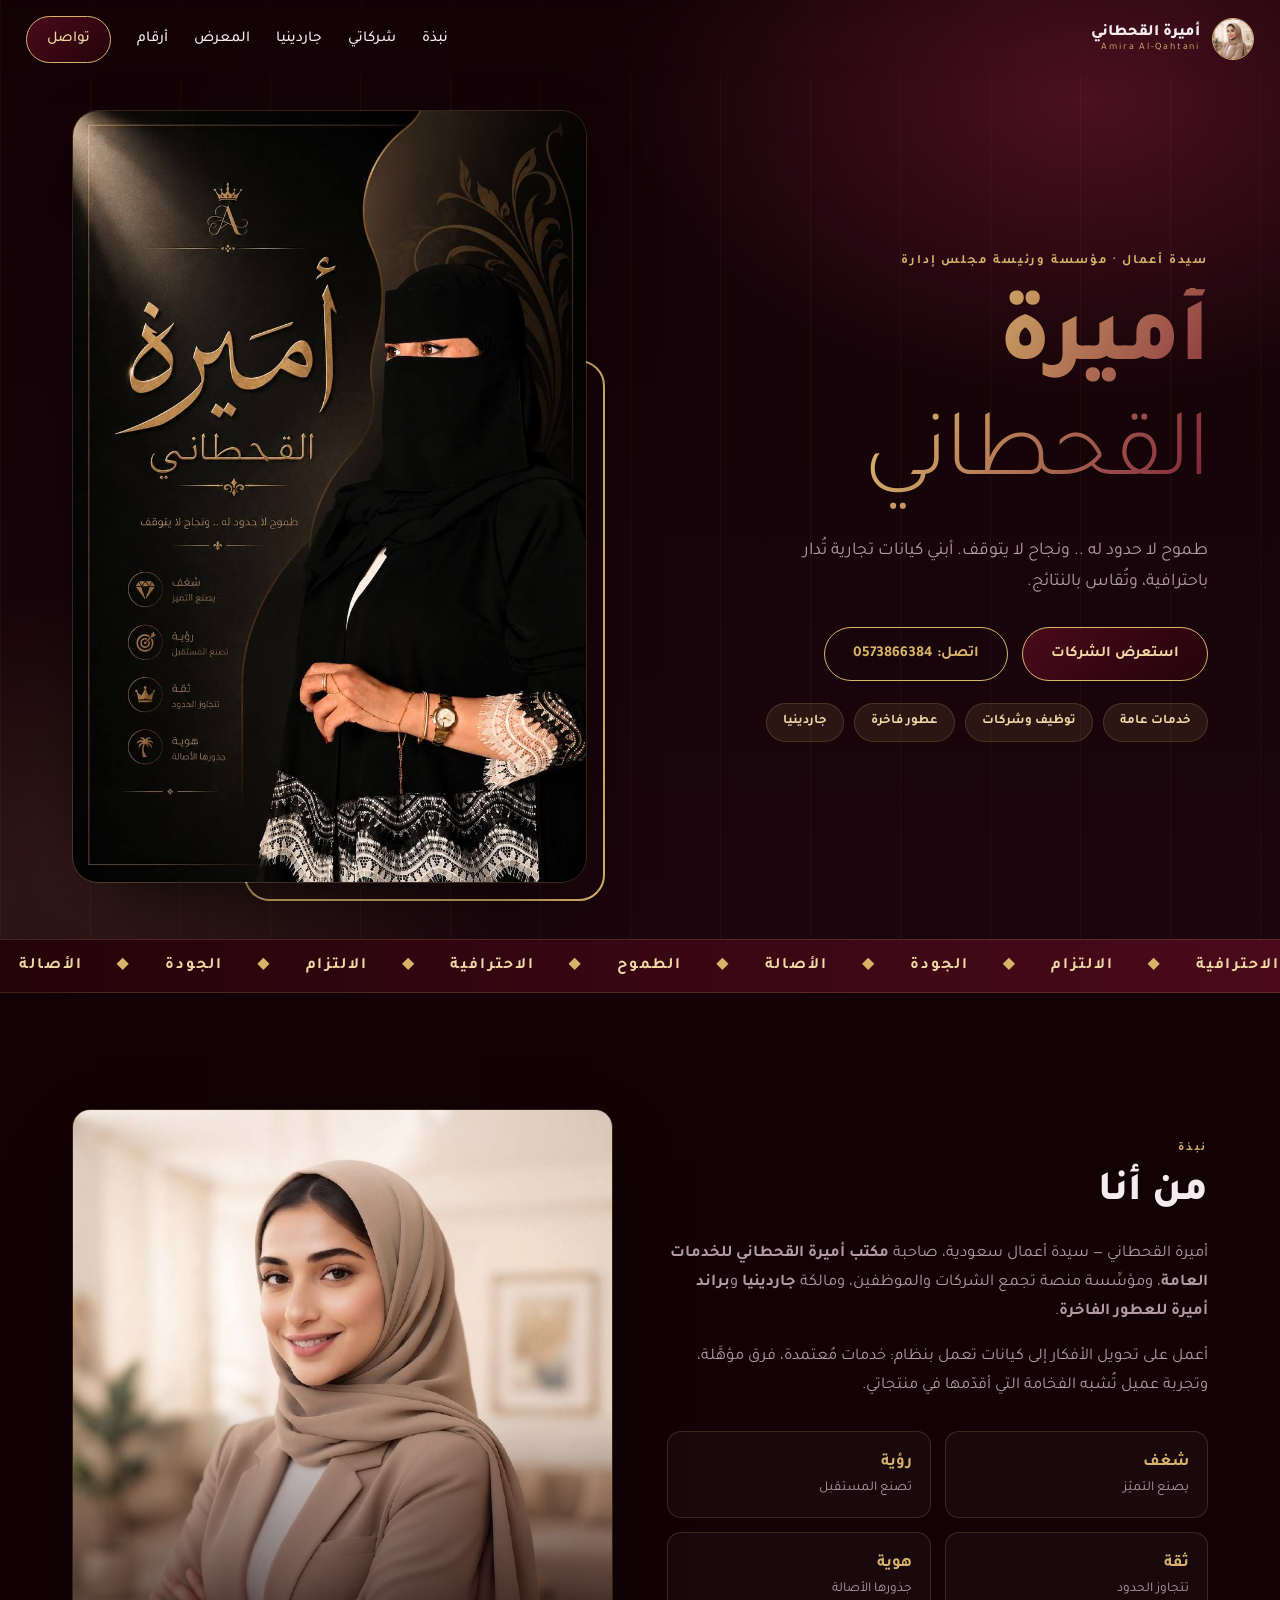
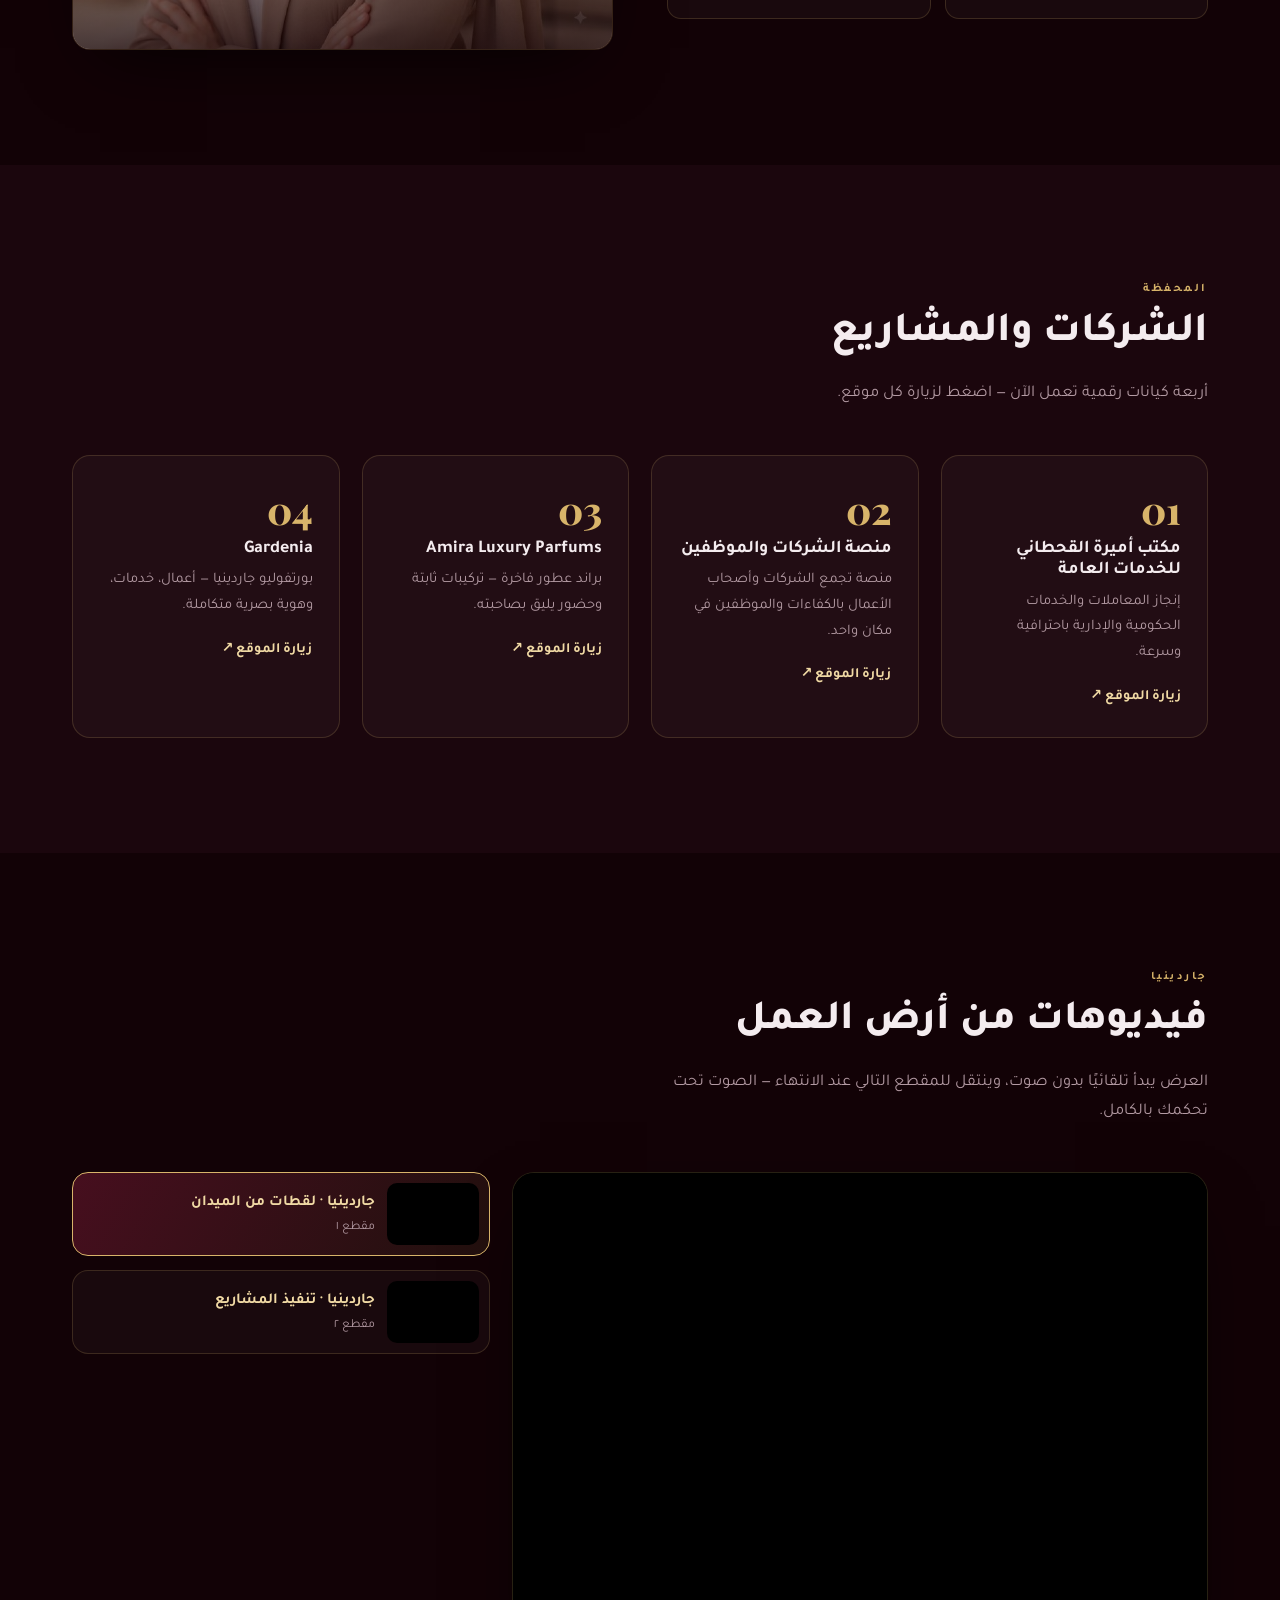
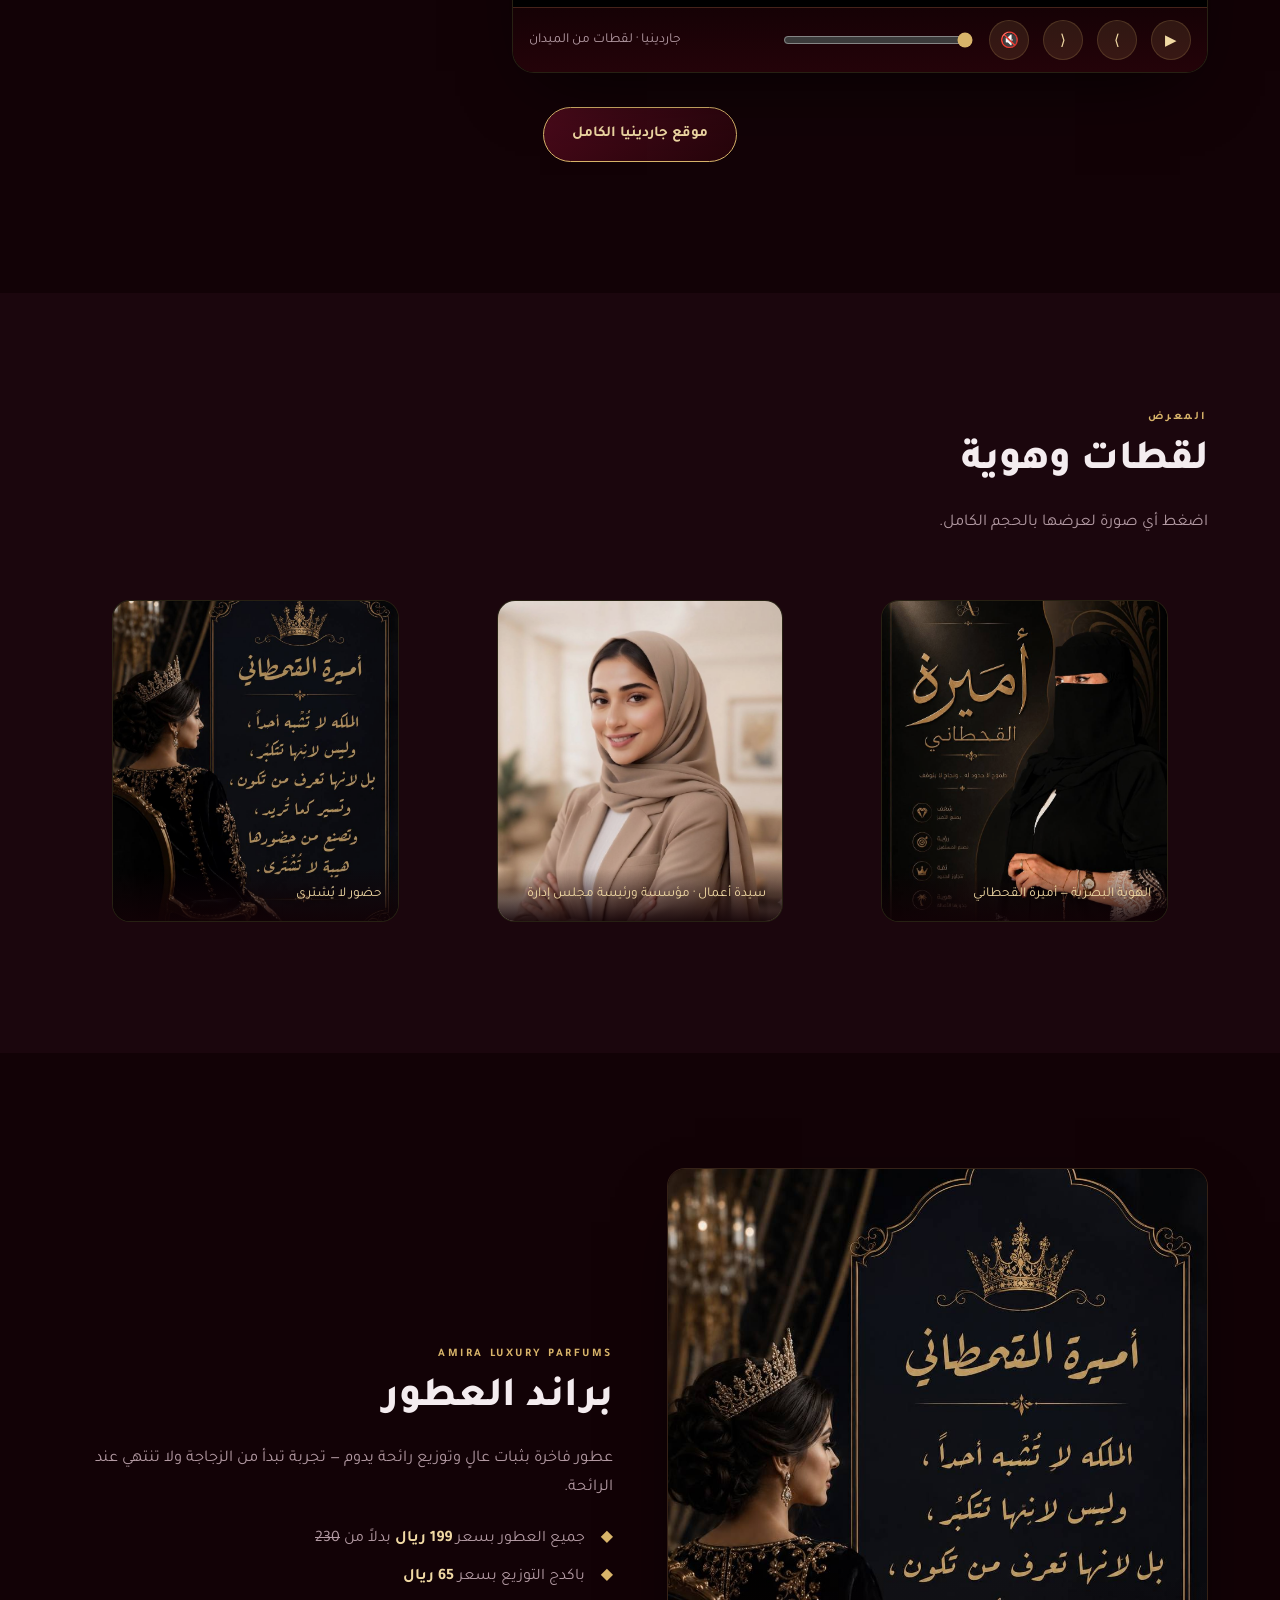
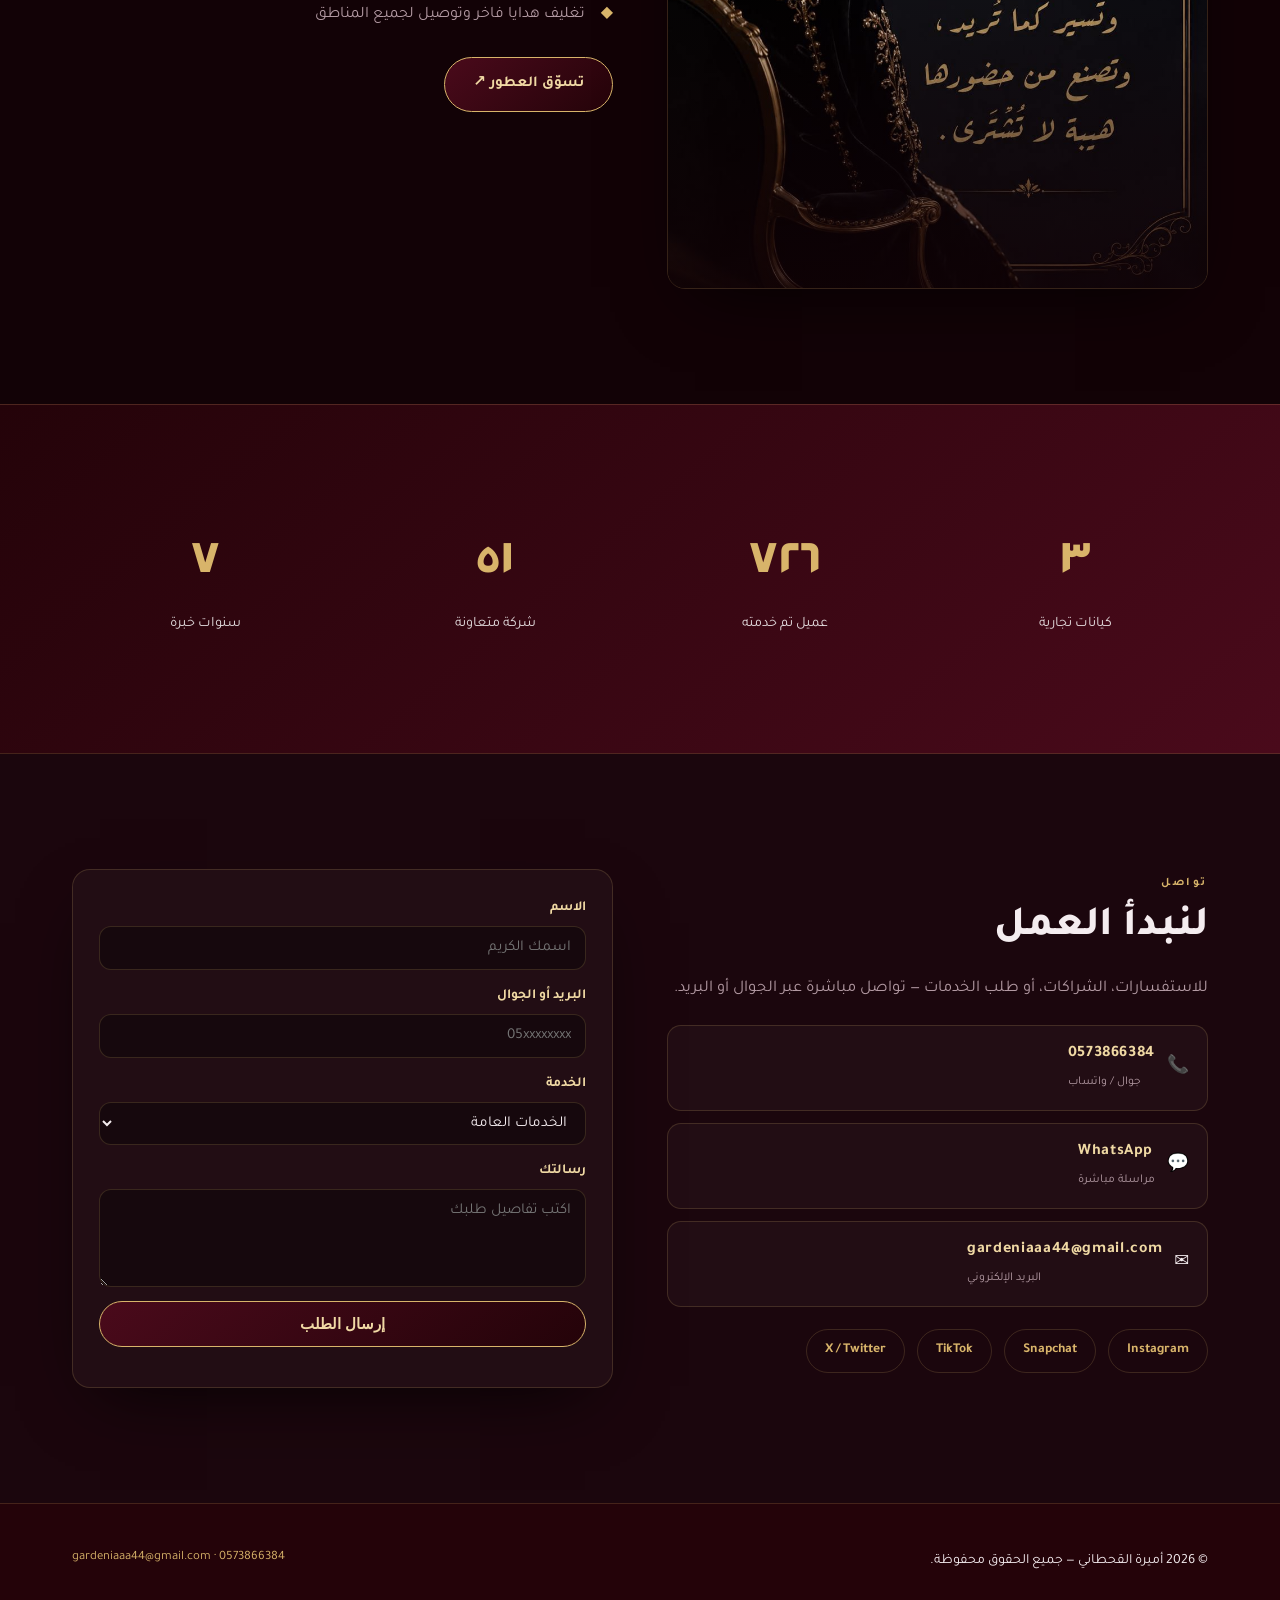
==== index.html @ 4178ee93 "Add files via upload" ====
<!DOCTYPE html>
<html lang="ar" dir="rtl">
<head>
<meta charset="UTF-8" />
<meta name="viewport" content="width=device-width, initial-scale=1.0" />
<title>أميرة القحطاني | سيدة أعمال — البورتفوليو الرسمي</title>
<meta name="description" content="البورتفوليو الرسمي لسيدة الأعمال أميرة القحطاني: مكتب أميرة القحطاني للخدمات العامة، جاردينيا، وبراند أميرة للعطور الفاخرة." />
<meta property="og:title" content="أميرة القحطاني | سيدة أعمال — البورتفوليو الرسمي" />
<meta property="og:description" content="مشاريع وشركات أميرة القحطاني في مكان واحد: خدمات عامة، توظيف وشركات، عطور فاخرة، وجاردينيا." />
<meta property="og:type" content="website" />
<meta name="twitter:card" content="summary_large_image" />
<link rel="preconnect" href="https://fonts.googleapis.com" />
<link rel="preconnect" href="https://fonts.gstatic.com" crossorigin />
<link href="https://fonts.googleapis.com/css2?family=Playfair+Display:wght@600;800&family=Tajawal:wght@300;400;500;700;800&display=swap" rel="stylesheet" />
<link rel="stylesheet" href="style.css" />
</head>
<body>

<div class="progress" id="progress"></div>

<header class="nav" id="nav">
  <a class="brand" href="#hero">
    <img src="assets/amira-about.jpg" alt="أميرة القحطاني" />
    <span class="brand-text">أميرة القحطاني<small>Amira Al-Qahtani</small></span>
  </a>
  <nav class="nav-links" id="navLinks">
    <a href="#about">نبذة</a>
    <a href="#ventures">شركاتي</a>
    <a href="#gardenia">جاردينيا</a>
    <a href="#gallery">المعرض</a>
    <a href="#numbers">أرقام</a>
    <a href="#contact" class="nav-cta">تواصل</a>
  </nav>
  <button class="burger" id="burger" aria-label="القائمة"><span></span><span></span><span></span></button>
</header>

<!-- HERO -->
<section class="hero" id="hero">
  <div class="hero-bg"></div>
  <div class="hero-inner">
    <div class="hero-copy reveal">
      <p class="eyebrow">سيدة أعمال · مؤسسة ورئيسة مجلس إدارة</p>
      <h1 class="display">أميرة<br /><span class="thin">القحطاني</span></h1>
      <p class="lead">طموح لا حدود له .. ونجاح لا يتوقف. أبني كيانات تجارية تُدار باحترافية، وتُقاس بالنتائج.</p>
      <div class="hero-actions">
        <a href="#ventures" class="btn btn-primary">استعرض الشركات</a>
        <a href="tel:0573866384" class="btn btn-ghost">اتصل: 0573866384</a>
      </div>
      <ul class="pill-row">
        <li>خدمات عامة</li><li>توظيف وشركات</li><li>عطور فاخرة</li><li>جاردينيا</li>
      </ul>
    </div>
    <figure class="hero-figure reveal">
      <img src="assets/amira-hero.jpg" alt="أميرة القحطاني - سيدة أعمال" />
      <div class="figure-glow"></div>
    </figure>
  </div>
  <div class="marquee"><div class="marquee-track">
    <span>الاحترافية</span><i>◆</i><span>الالتزام</span><i>◆</i><span>الجودة</span><i>◆</i><span>الأصالة</span><i>◆</i><span>الطموح</span><i>◆</i>
    <span>الاحترافية</span><i>◆</i><span>الالتزام</span><i>◆</i><span>الجودة</span><i>◆</i><span>الأصالة</span><i>◆</i><span>الطموح</span><i>◆</i>
  </div></div>
</section>

<!-- ABOUT -->
<section class="section" id="about">
  <div class="wrap grid-2">
    <div class="reveal">
      <p class="kicker">نبذة</p>
      <h2>من أنا</h2>
      <p class="body">أميرة القحطاني — سيدة أعمال سعودية، صاحبة <strong>مكتب أميرة القحطاني للخدمات العامة</strong>، ومؤسِّسة منصة تجمع الشركات والموظفين، ومالكة <strong>جاردينيا</strong> و<strong>براند أميرة للعطور الفاخرة</strong>.</p>
      <p class="body">أعمل على تحويل الأفكار إلى كيانات تعمل بنظام: خدمات مُعتمدة، فرق مؤهَّلة، وتجربة عميل تُشبه الفخامة التي أقدّمها في منتجاتي.</p>
      <div class="values">
        <div class="value reveal"><b>شغف</b><span>يصنع التميّز</span></div>
        <div class="value reveal"><b>رؤية</b><span>تصنع المستقبل</span></div>
        <div class="value reveal"><b>ثقة</b><span>تتجاوز الحدود</span></div>
        <div class="value reveal"><b>هوية</b><span>جذورها الأصالة</span></div>
      </div>
    </div>
    <figure class="frame reveal zoom"><img src="assets/amira-about.jpg" alt="أميرة القحطاني" /></figure>
  </div>
</section>

<!-- VENTURES -->
<section class="section alt" id="ventures">
  <div class="wrap">
    <div class="head reveal">
      <p class="kicker">المحفظة</p>
      <h2>الشركات والمشاريع</h2>
      <p class="body">أربعة كيانات رقمية تعمل الآن — اضغط لزيارة كل موقع.</p>
    </div>
    <div class="cards">
      <a class="card reveal" href="https://aa-codes275.github.io/your-_Services/" target="_blank" rel="noopener">
        <span class="card-no">01</span>
        <h3>مكتب أميرة القحطاني للخدمات العامة</h3>
        <p>إنجاز المعاملات والخدمات الحكومية والإدارية باحترافية وسرعة.</p>
        <span class="card-link">زيارة الموقع ↗</span>
      </a>
      <a class="card reveal" href="https://amira-al-qahtani.vercel.app/" target="_blank" rel="noopener">
        <span class="card-no">02</span>
        <h3>منصة الشركات والموظفين</h3>
        <p>منصة تجمع الشركات وأصحاب الأعمال بالكفاءات والموظفين في مكان واحد.</p>
        <span class="card-link">زيارة الموقع ↗</span>
      </a>
      <a class="card reveal" href="https://aa-codes275.github.io/Amira_-luxury-_parfums/" target="_blank" rel="noopener">
        <span class="card-no">03</span>
        <h3>Amira Luxury Parfums</h3>
        <p>براند عطور فاخرة — تركيبات ثابتة وحضور يليق بصاحبته.</p>
        <span class="card-link">زيارة الموقع ↗</span>
      </a>
      <a class="card reveal" href="https://aa-codes275.github.io/gardenia_portfolio/" target="_blank" rel="noopener">
        <span class="card-no">04</span>
        <h3>Gardenia</h3>
        <p>بورتفوليو جاردينيا — أعمال، خدمات، وهوية بصرية متكاملة.</p>
        <span class="card-link">زيارة الموقع ↗</span>
      </a>
    </div>
  </div>
</section>

<!-- GARDENIA -->
<section class="section" id="gardenia">
  <div class="wrap">
    <div class="head reveal">
      <p class="kicker">جاردينيا</p>
      <h2>فيديوهات من أرض العمل</h2>
      <p class="body">العرض يبدأ تلقائيًا بدون صوت، وينتقل للمقطع التالي عند الانتهاء — الصوت تحت تحكمك بالكامل.</p>
    </div>

    <div class="player reveal">
      <div class="stage">
        <video id="stageVideo" src="assets/gardenia-1.mp4" autoplay muted playsinline preload="metadata"></video>
        <div class="stage-bar">
          <button class="icon-btn" id="playBtn" aria-label="تشغيل / إيقاف">❚❚</button>
          <button class="icon-btn" id="prevBtn" aria-label="السابق">⟩</button>
          <button class="icon-btn" id="nextBtn" aria-label="التالي">⟨</button>
          <button class="icon-btn" id="muteBtn" aria-label="الصوت">🔇</button>
          <input type="range" id="vol" min="0" max="1" step="0.05" value="0" aria-label="مستوى الصوت" />
          <span class="stage-title" id="stageTitle">جاردينيا · لقطات من الميدان</span>
        </div>
      </div>
      <div class="playlist" id="playlist"></div>
    </div>

    <p class="center"><a class="btn btn-primary" href="https://aa-codes275.github.io/gardenia_portfolio/" target="_blank" rel="noopener">موقع جاردينيا الكامل</a></p>
  </div>
</section>

<!-- GALLERY -->
<section class="section alt" id="gallery">
  <div class="wrap">
    <div class="head reveal">
      <p class="kicker">المعرض</p>
      <h2>لقطات وهوية</h2>
      <p class="body">اضغط أي صورة لعرضها بالحجم الكامل.</p>
    </div>
    <div class="gallery">
      <figure class="shot reveal zoom"><img src="assets/amira-hero.jpg" alt="الهوية البصرية" loading="lazy" /><figcaption>الهوية البصرية — أميرة القحطاني</figcaption></figure>
      <figure class="shot reveal zoom"><img src="assets/amira-about.jpg" alt="سيدة أعمال" loading="lazy" /><figcaption>سيدة أعمال · مؤسسة ورئيسة مجلس إدارة</figcaption></figure>
      <figure class="shot reveal zoom"><img src="assets/amira-quote.jpg" alt="حضور لا يُشترى" loading="lazy" /><figcaption>حضور لا يُشترى</figcaption></figure>
    </div>
  </div>
</section>

<!-- PARFUMS -->
<section class="section" id="parfums">
  <div class="wrap grid-2">
    <figure class="frame reveal zoom"><img src="assets/amira-quote.jpg" alt="براند أميرة للعطور" /></figure>
    <div class="reveal">
      <p class="kicker">Amira Luxury Parfums</p>
      <h2>براند العطور</h2>
      <p class="body">عطور فاخرة بثبات عالٍ وتوزيع رائحة يدوم — تجربة تبدأ من الزجاجة ولا تنتهي عند الرائحة.</p>
      <ul class="ticks">
        <li>جميع العطور بسعر <b>199 ريال</b> بدلاً من <s>230</s></li>
        <li>باكدج التوزيع بسعر <b>65 ريال</b></li>
        <li>تغليف هدايا فاخر وتوصيل لجميع المناطق</li>
      </ul>
      <a class="btn btn-primary" href="https://aa-codes275.github.io/Amira_-luxury-_parfums/" target="_blank" rel="noopener">تسوّق العطور ↗</a>
    </div>
  </div>
</section>

<!-- NUMBERS -->
<section class="section numbers" id="numbers">
  <div class="wrap stats">
    <div class="stat reveal"><b class="count" data-to="4">0</b><span>كيانات تجارية</span></div>
    <div class="stat reveal"><b class="count" data-to="850">0</b><span>عميل تم خدمته</span></div>
    <div class="stat reveal"><b class="count" data-to="60">0</b><span>شركة متعاونة</span></div>
    <div class="stat reveal"><b class="count" data-to="9">0</b><span>سنوات خبرة</span></div>
  </div>
</section>

<!-- CONTACT -->
<section class="section alt" id="contact">
  <div class="wrap grid-2">
    <div class="reveal">
      <p class="kicker">تواصل</p>
      <h2>لنبدأ العمل</h2>
      <p class="body">للاستفسارات، الشراكات، أو طلب الخدمات — تواصل مباشرة عبر الجوال أو البريد.</p>
      <div class="contact-lines">
        <a class="contact-line" href="tel:0573866384"><span class="ci">📞</span><span><b>0573866384</b><br /><small>جوال / واتساب</small></span></a>
        <a class="contact-line" href="https://wa.me/966573866384" target="_blank" rel="noopener"><span class="ci">💬</span><span><b>WhatsApp</b><br /><small>مراسلة مباشرة</small></span></a>
        <a class="contact-line" href="mailto:gardeniaaa44@gmail.com"><span class="ci">✉️</span><span><b>gardeniaaa44@gmail.com</b><br /><small>البريد الإلكتروني</small></span></a>
      </div>
      <div class="socials">
        <a href="https://instagram.com/" target="_blank" rel="noopener">Instagram</a>
        <a href="https://snapchat.com/" target="_blank" rel="noopener">Snapchat</a>
        <a href="https://tiktok.com/" target="_blank" rel="noopener">TikTok</a>
        <a href="https://twitter.com/" target="_blank" rel="noopener">X / Twitter</a>
      </div>
    </div>
    <form class="form reveal" id="contactForm">
      <label>الاسم<input name="name" required placeholder="اسمك الكريم" /></label>
      <label>البريد أو الجوال<input name="contact" required placeholder="05xxxxxxxx" /></label>
      <label>الخدمة
        <select name="service">
          <option>الخدمات العامة</option>
          <option>الشركات والموظفين</option>
          <option>العطور</option>
          <option>جاردينيا</option>
        </select>
      </label>
      <label>رسالتك<textarea name="message" rows="4" required placeholder="اكتب تفاصيل طلبك"></textarea></label>
      <button class="btn btn-primary" type="submit">إرسال الطلب</button>
      <p class="form-note" id="formNote"></p>
    </form>
  </div>
</section>

<footer class="footer">
  <div class="wrap footer-in">
    <p>© <span id="year"></span> أميرة القحطاني — جميع الحقوق محفوظة.</p>
    <p class="tiny">0573866384 · gardeniaaa44@gmail.com</p>
  </div>
</footer>

<a class="to-top" href="#hero" id="toTop" aria-label="أعلى الصفحة">↑</a>
<div class="lightbox" id="lightbox" style="display:none"><img id="lightboxImg" alt="عرض موسّع" /></div>

<script src="script.js"></script>
</body>
</html>
---- style.css ----
/* Amira Al-Qahtani — dark luxury design system */
:root {
  --burgundy: #4a0a1b;
  --burgundy-deep: #240309;
  --burgundy-soft: #7a1b36;
  --gold: #d8b46a;
  --gold-soft: #f0d9a4;
  --sky: #9fd4ea;
  --sky-deep: #57a9c9;
  --ink: #f4ecef;
  --muted: #b39aa3;
  --night: #120206;
  --night-2: #1b060d;
  --paper: #1f0810;
  --line: rgba(216, 180, 106, 0.18);
  --radius: 18px;
  --shadow: 0 26px 70px -28px rgba(0, 0, 0, 0.85);
}
* {
  box-sizing: border-box;
}
html {
  scroll-behavior: smooth;
}
body {
  margin: 0;
  background: var(--night);
  color: var(--ink);
  font-family: "Tajawal", system-ui, sans-serif;
  line-height: 1.75;
  overflow-x: hidden;
}
img,
video {
  max-width: 100%;
  display: block;
}
a {
  color: inherit;
  text-decoration: none;
}
h1,
h2,
h3 {
  font-family: "Tajawal", "Playfair Display", serif;
  line-height: 1.2;
  margin: 0 0 0.5em;
}
h2 {
  font-size: clamp(1.7rem, 3.4vw, 2.6rem);
  font-weight: 800;
}
.wrap {
  max-width: 1180px;
  margin: 0 auto;
  padding: 0 22px;
}
.section {
  padding: clamp(64px, 9vw, 120px) 0;
}
.section.alt {
  background: var(--night-2);
}
.kicker {
  color: var(--gold);
  letter-spacing: 0.22em;
  font-size: 0.72rem;
  font-weight: 700;
  text-transform: uppercase;
  margin: 0 0 0.6rem;
}
.body {
  color: var(--muted);
  font-size: 1.03rem;
  max-width: 60ch;
}
.center {
  text-align: center;
  margin-top: 34px;
}
.tiny {
  font-size: 0.8rem;
  color: var(--muted);
}
.head {
  margin-bottom: 46px;
}

/* progress + nav */
.progress {
  position: fixed;
  top: 0;
  right: 0;
  height: 3px;
  width: 0;
  background: linear-gradient(90deg, var(--gold), var(--burgundy-soft));
  z-index: 60;
}
.nav {
  position: fixed;
  top: 0;
  inset-inline: 0;
  z-index: 50;
  display: flex;
  align-items: center;
  justify-content: space-between;
  padding: 16px 26px;
  transition: 0.35s;
  backdrop-filter: blur(10px);
}
.nav.scrolled {
  background: rgba(18, 2, 6, 0.88);
  box-shadow: 0 10px 40px -26px #000;
  padding: 10px 26px;
  border-bottom: 1px solid var(--line);
}
.brand {
  display: flex;
  align-items: center;
  gap: 12px;
}
.brand img {
  width: 42px;
  height: 42px;
  border-radius: 50%;
  object-fit: cover;
  border: 1px solid var(--gold);
}
.brand-text {
  display: flex;
  flex-direction: column;
  font-weight: 800;
  font-size: 1rem;
  line-height: 1.1;
}
.brand-text small {
  font-weight: 400;
  font-size: 0.62rem;
  letter-spacing: 0.18em;
  color: var(--gold);
}
.nav-links {
  display: flex;
  align-items: center;
  gap: 26px;
  font-size: 0.95rem;
  font-weight: 500;
}
.nav-links a {
  position: relative;
  padding: 4px 0;
}
.nav-links a::after {
  content: "";
  position: absolute;
  bottom: 0;
  inset-inline-start: 0;
  height: 2px;
  width: 0;
  background: var(--gold);
  transition: 0.3s;
}
.nav-links a:hover::after {
  width: 100%;
}
.nav-cta {
  background: linear-gradient(140deg, var(--burgundy), var(--burgundy-deep));
  border: 1px solid var(--gold);
  color: var(--gold-soft) !important;
  padding: 9px 20px !important;
  border-radius: 999px;
}
.nav-cta::after {
  display: none;
}
.burger {
  display: none;
  background: none;
  border: 0;
  flex-direction: column;
  gap: 5px;
  cursor: pointer;
}
.burger span {
  width: 26px;
  height: 2px;
  background: var(--gold);
  display: block;
}

/* hero */
.hero {
  position: relative;
  min-height: 100svh;
  display: flex;
  flex-direction: column;
  justify-content: center;
  padding-top: 110px;
  overflow: hidden;
}
.hero-bg {
  position: absolute;
  inset: 0;
  z-index: 0;
  background:
    radial-gradient(720px 460px at 85% 10%, rgba(122, 27, 54, 0.55), transparent 65%),
    radial-gradient(620px 440px at 8% 88%, rgba(216, 180, 106, 0.12), transparent 65%),
    linear-gradient(180deg, var(--night), var(--night-2));
}
.hero-bg::after {
  content: "";
  position: absolute;
  inset: 0;
  background: repeating-linear-gradient(90deg, rgba(216, 180, 106, 0.05) 0 1px, transparent 1px 90px);
  animation: drift 22s linear infinite;
}
@keyframes drift {
  to {
    transform: translateX(-90px);
  }
}
.hero-inner {
  position: relative;
  z-index: 1;
  max-width: 1180px;
  margin: 0 auto;
  padding: 0 22px;
  display: grid;
  grid-template-columns: 1.05fr 0.95fr;
  gap: 52px;
  align-items: center;
  width: 100%;
}
.eyebrow {
  color: var(--gold);
  font-weight: 700;
  letter-spacing: 0.14em;
  font-size: 0.8rem;
  margin: 0 0 14px;
}
.display {
  font-size: clamp(3rem, 8vw, 6rem);
  font-weight: 800;
  letter-spacing: -0.02em;
  margin: 0 0 18px;
  background: linear-gradient(120deg, var(--gold-soft), var(--gold) 45%, var(--burgundy-soft));
  -webkit-background-clip: text;
  background-clip: text;
  color: transparent;
}
.display .thin {
  font-weight: 300;
}
.lead {
  color: var(--muted);
  font-size: 1.12rem;
  max-width: 46ch;
}
.hero-actions {
  display: flex;
  gap: 14px;
  flex-wrap: wrap;
  margin: 28px 0 22px;
}
.btn {
  display: inline-block;
  padding: 13px 28px;
  border-radius: 999px;
  font-weight: 700;
  font-size: 0.95rem;
  transition: 0.3s;
  border: 1.5px solid transparent;
  cursor: pointer;
}
.btn-primary {
  background: linear-gradient(140deg, var(--burgundy), var(--burgundy-deep));
  border-color: var(--gold);
  color: var(--gold-soft);
  box-shadow: var(--shadow);
}
.btn-primary:hover {
  transform: translateY(-3px);
  background: var(--burgundy-soft);
}
.btn-ghost {
  border-color: var(--gold);
  color: var(--gold);
  background: transparent;
}
.btn-ghost:hover {
  background: rgba(216, 180, 106, 0.12);
}
.pill-row {
  list-style: none;
  display: flex;
  gap: 10px;
  flex-wrap: wrap;
  padding: 0;
  margin: 0;
}
.pill-row li {
  background: rgba(216, 180, 106, 0.1);
  border: 1px solid var(--line);
  color: var(--gold-soft);
  padding: 7px 16px;
  border-radius: 999px;
  font-size: 0.82rem;
  font-weight: 600;
}
.hero-figure {
  position: relative;
  margin: 0;
}
.hero-figure img {
  border-radius: 26px;
  box-shadow: var(--shadow);
  border: 1px solid var(--line);
  animation: float 7s ease-in-out infinite;
}
.figure-glow {
  position: absolute;
  inset: auto -18px -18px auto;
  width: 70%;
  height: 70%;
  border: 2px solid var(--gold);
  border-radius: 26px;
  z-index: -1;
}
@keyframes float {
  50% {
    transform: translateY(-14px);
  }
}
.marquee {
  position: relative;
  z-index: 1;
  margin-top: 56px;
  overflow: hidden;
  border-block: 1px solid var(--line);
  background: linear-gradient(90deg, var(--burgundy-deep), var(--burgundy));
  color: var(--gold-soft);
}
.marquee-track {
  display: flex;
  gap: 34px;
  align-items: center;
  padding: 12px 0;
  white-space: nowrap;
  animation: scroll 24s linear infinite;
  font-weight: 600;
  letter-spacing: 0.12em;
}
.marquee-track i {
  color: var(--gold);
  font-style: normal;
}
@keyframes scroll {
  to {
    transform: translateX(50%);
  }
}

/* grids */
.grid-2 {
  display: grid;
  grid-template-columns: 1fr 1fr;
  gap: 54px;
  align-items: center;
}
.frame {
  margin: 0;
  position: relative;
  border-radius: var(--radius);
  overflow: hidden;
  box-shadow: var(--shadow);
  border: 1px solid var(--line);
  cursor: zoom-in;
}
.frame img {
  transition: transform 0.8s;
}
.frame:hover img {
  transform: scale(1.05);
}
.frame::after {
  content: "";
  position: absolute;
  inset: 0;
  background: linear-gradient(180deg, transparent 55%, rgba(18, 2, 6, 0.75));
  pointer-events: none;
}
.values {
  display: grid;
  grid-template-columns: 1fr 1fr;
  gap: 14px;
  margin-top: 30px;
}
.value {
  background: rgba(255, 255, 255, 0.03);
  border: 1px solid var(--line);
  border-radius: 14px;
  padding: 16px 18px;
  display: flex;
  flex-direction: column;
  transition: 0.3s;
}
.value:hover {
  transform: translateY(-5px);
  border-color: var(--gold);
}
.value b {
  color: var(--gold);
  font-size: 1.05rem;
}
.value span {
  font-size: 0.85rem;
  color: var(--muted);
}

.cards {
  display: grid;
  grid-template-columns: repeat(auto-fit, minmax(255px, 1fr));
  gap: 22px;
}
.card {
  position: relative;
  background: rgba(255, 255, 255, 0.03);
  border: 1px solid var(--line);
  border-radius: var(--radius);
  padding: 34px 26px 26px;
  overflow: hidden;
  transition: 0.4s;
}
.card::before {
  content: "";
  position: absolute;
  inset: auto 0 0 0;
  height: 3px;
  background: linear-gradient(90deg, var(--gold), var(--burgundy-soft));
  transform: scaleX(0);
  transform-origin: right;
  transition: 0.4s;
}
.card:hover {
  transform: translateY(-8px);
  box-shadow: var(--shadow);
  border-color: var(--gold);
}
.card:hover::before {
  transform: scaleX(1);
}
.card-no {
  font-family: "Playfair Display", serif;
  font-size: 2.4rem;
  color: var(--gold);
  font-weight: 800;
  display: block;
  line-height: 1;
}
.card h3 {
  font-size: 1.12rem;
  margin: 10px 0 8px;
}
.card p {
  color: var(--muted);
  font-size: 0.92rem;
  margin: 0 0 16px;
}
.card-link {
  color: var(--gold-soft);
  font-weight: 700;
  font-size: 0.88rem;
}

/* video player */
.player {
  display: grid;
  grid-template-columns: 1.25fr 0.75fr;
  gap: 22px;
  align-items: start;
}
.stage {
  position: relative;
  border-radius: 22px;
  overflow: hidden;
  background: #000;
  border: 1px solid var(--line);
  box-shadow: var(--shadow);
}
.stage video {
  width: 100%;
  aspect-ratio: 16 / 10;
  object-fit: contain;
  background: #000;
}
.stage-bar {
  display: flex;
  align-items: center;
  gap: 14px;
  padding: 12px 16px;
  background: linear-gradient(180deg, rgba(36, 3, 9, 0.6), var(--burgundy-deep));
  border-top: 1px solid var(--line);
}
.icon-btn {
  width: 40px;
  height: 40px;
  border-radius: 50%;
  display: grid;
  place-items: center;
  background: rgba(216, 180, 106, 0.12);
  border: 1px solid var(--line);
  color: var(--gold-soft);
  cursor: pointer;
  transition: 0.25s;
  font-size: 0.95rem;
}
.icon-btn:hover {
  background: var(--burgundy-soft);
  border-color: var(--gold);
}
.stage-bar input[type="range"] {
  flex: 1;
  accent-color: var(--gold);
  max-width: 190px;
}
.stage-title {
  font-size: 0.86rem;
  color: var(--muted);
  margin-inline-start: auto;
}
.playlist {
  display: grid;
  gap: 14px;
}
.thumb {
  position: relative;
  display: flex;
  gap: 12px;
  align-items: center;
  padding: 10px;
  border-radius: 16px;
  border: 1px solid var(--line);
  background: rgba(255, 255, 255, 0.03);
  cursor: pointer;
  transition: 0.3s;
  text-align: start;
  color: inherit;
  font: inherit;
  width: 100%;
}
.thumb:hover {
  transform: translateY(-3px);
  border-color: var(--gold);
}
.thumb.active {
  border-color: var(--gold);
  background: linear-gradient(120deg, rgba(122, 27, 54, 0.5), rgba(216, 180, 106, 0.08));
}
.thumb video {
  width: 92px;
  height: 62px;
  object-fit: cover;
  border-radius: 10px;
  background: #000;
  pointer-events: none;
}
.thumb b {
  display: block;
  font-size: 0.95rem;
  color: var(--gold-soft);
}
.thumb span {
  font-size: 0.78rem;
  color: var(--muted);
}

/* gallery */
.gallery {
  display: grid;
  grid-template-columns: repeat(auto-fit, minmax(240px, 1fr));
  gap: 18px;
}
.shot {
  position: relative;
  border-radius: 18px;
  overflow: hidden;
  border: 1px solid var(--line);
  cursor: zoom-in;
  background: #000;
}
.shot img {
  width: 100%;
  height: 320px;
  object-fit: cover;
  transition: transform 0.7s;
  opacity: 0.92;
}
.shot:hover img {
  transform: scale(1.06);
  opacity: 1;
}
.shot figcaption {
  position: absolute;
  inset-inline: 0;
  bottom: 0;
  padding: 14px 16px;
  font-size: 0.85rem;
  color: var(--gold-soft);
  background: linear-gradient(180deg, transparent, rgba(18, 2, 6, 0.9));
}

/* lightbox */
.lightbox {
  position: fixed;
  inset: 0;
  z-index: 90;
  background: rgba(9, 1, 4, 0.94);
  display: grid;
  place-items: center;
  padding: 24px;
  cursor: zoom-out;
  backdrop-filter: blur(6px);
}
.lightbox img {
  max-height: 88svh;
  border-radius: 18px;
  border: 1px solid var(--line);
  box-shadow: var(--shadow);
}

.ticks {
  list-style: none;
  padding: 0;
  margin: 22px 0 28px;
  display: grid;
  gap: 10px;
}
.ticks li {
  padding-inline-start: 28px;
  position: relative;
  color: var(--muted);
}
.ticks li::before {
  content: "◆";
  position: absolute;
  inset-inline-start: 0;
  color: var(--gold);
}
.ticks b {
  color: var(--gold-soft);
}

.numbers {
  background: linear-gradient(140deg, var(--burgundy-deep), var(--burgundy));
  color: #fff;
  border-block: 1px solid var(--line);
}
.stats {
  display: grid;
  grid-template-columns: repeat(4, 1fr);
  gap: 24px;
  text-align: center;
}
.stat b {
  display: block;
  font-size: clamp(2rem, 5vw, 3.2rem);
  font-weight: 800;
  color: var(--gold);
}
.stat span {
  font-size: 0.9rem;
  opacity: 0.85;
}

.contact-lines {
  display: grid;
  gap: 12px;
  margin: 22px 0 6px;
}
.contact-line {
  display: flex;
  align-items: center;
  gap: 12px;
  padding: 14px 18px;
  border-radius: 14px;
  border: 1px solid var(--line);
  background: rgba(255, 255, 255, 0.03);
  transition: 0.3s;
  direction: ltr;
  justify-content: flex-end;
}
.contact-line:hover {
  border-color: var(--gold);
  transform: translateY(-3px);
}
.contact-line b {
  color: var(--gold-soft);
  font-size: 1rem;
  letter-spacing: 0.04em;
}
.contact-line small {
  color: var(--muted);
  font-size: 0.75rem;
}
.contact-line .ci {
  order: 2;
  font-size: 1.1rem;
}

.socials {
  display: flex;
  gap: 12px;
  flex-wrap: wrap;
  margin: 22px 0 10px;
}
.socials a {
  border: 1.5px solid var(--line);
  color: var(--gold);
  padding: 9px 18px;
  border-radius: 999px;
  font-size: 0.85rem;
  font-weight: 600;
  transition: 0.3s;
}
.socials a:hover {
  background: var(--burgundy);
  border-color: var(--gold);
  transform: translateY(-3px);
}

.form {
  display: grid;
  gap: 14px;
  background: rgba(255, 255, 255, 0.03);
  border: 1px solid var(--line);
  border-radius: var(--radius);
  padding: 26px;
  box-shadow: var(--shadow);
}
.form label {
  display: grid;
  gap: 6px;
  font-size: 0.86rem;
  font-weight: 600;
  color: var(--gold-soft);
}
.form input,
.form select,
.form textarea {
  font-family: inherit;
  font-size: 0.95rem;
  padding: 12px 14px;
  border: 1px solid var(--line);
  border-radius: 12px;
  background: rgba(0, 0, 0, 0.35);
  color: var(--ink);
}
.form input:focus,
.form select:focus,
.form textarea:focus {
  outline: 2px solid var(--gold);
}
.form-note {
  margin: 0;
  font-size: 0.86rem;
  color: var(--gold);
}

.footer {
  background: var(--burgundy-deep);
  color: var(--ink);
  padding: 30px 0;
  border-top: 1px solid var(--line);
}
.footer-in {
  display: flex;
  justify-content: space-between;
  gap: 12px;
  flex-wrap: wrap;
  font-size: 0.88rem;
}
.footer .tiny {
  color: var(--gold);
}

.to-top {
  position: fixed;
  inset-block-end: 22px;
  inset-inline-start: 22px;
  width: 46px;
  height: 46px;
  border-radius: 50%;
  background: var(--burgundy);
  border: 1px solid var(--gold);
  color: var(--gold-soft);
  display: grid;
  place-items: center;
  z-index: 40;
  opacity: 0;
  pointer-events: none;
  transition: 0.3s;
  box-shadow: var(--shadow);
}
.to-top.show {
  opacity: 1;
  pointer-events: auto;
}

.reveal {
  opacity: 0;
  transform: translateY(28px);
  transition:
    opacity 0.7s ease,
    transform 0.7s cubic-bezier(0.2, 0.8, 0.2, 1);
}
.reveal.in {
  opacity: 1;
  transform: none;
}

@media (max-width: 900px) {
  .nav-links {
    position: fixed;
    inset: 0 0 auto 0;
    top: 0;
    padding: 90px 26px 30px;
    background: var(--night-2);
    flex-direction: column;
    align-items: flex-start;
    transform: translateY(-110%);
    transition: 0.4s;
    box-shadow: var(--shadow);
  }
  .nav-links.open {
    transform: none;
  }
  .burger {
    display: flex;
  }
  .hero-inner,
  .grid-2,
  .player {
    grid-template-columns: 1fr;
  }
  .stats {
    grid-template-columns: 1fr 1fr;
  }
  .hero {
    padding-top: 130px;
  }
}
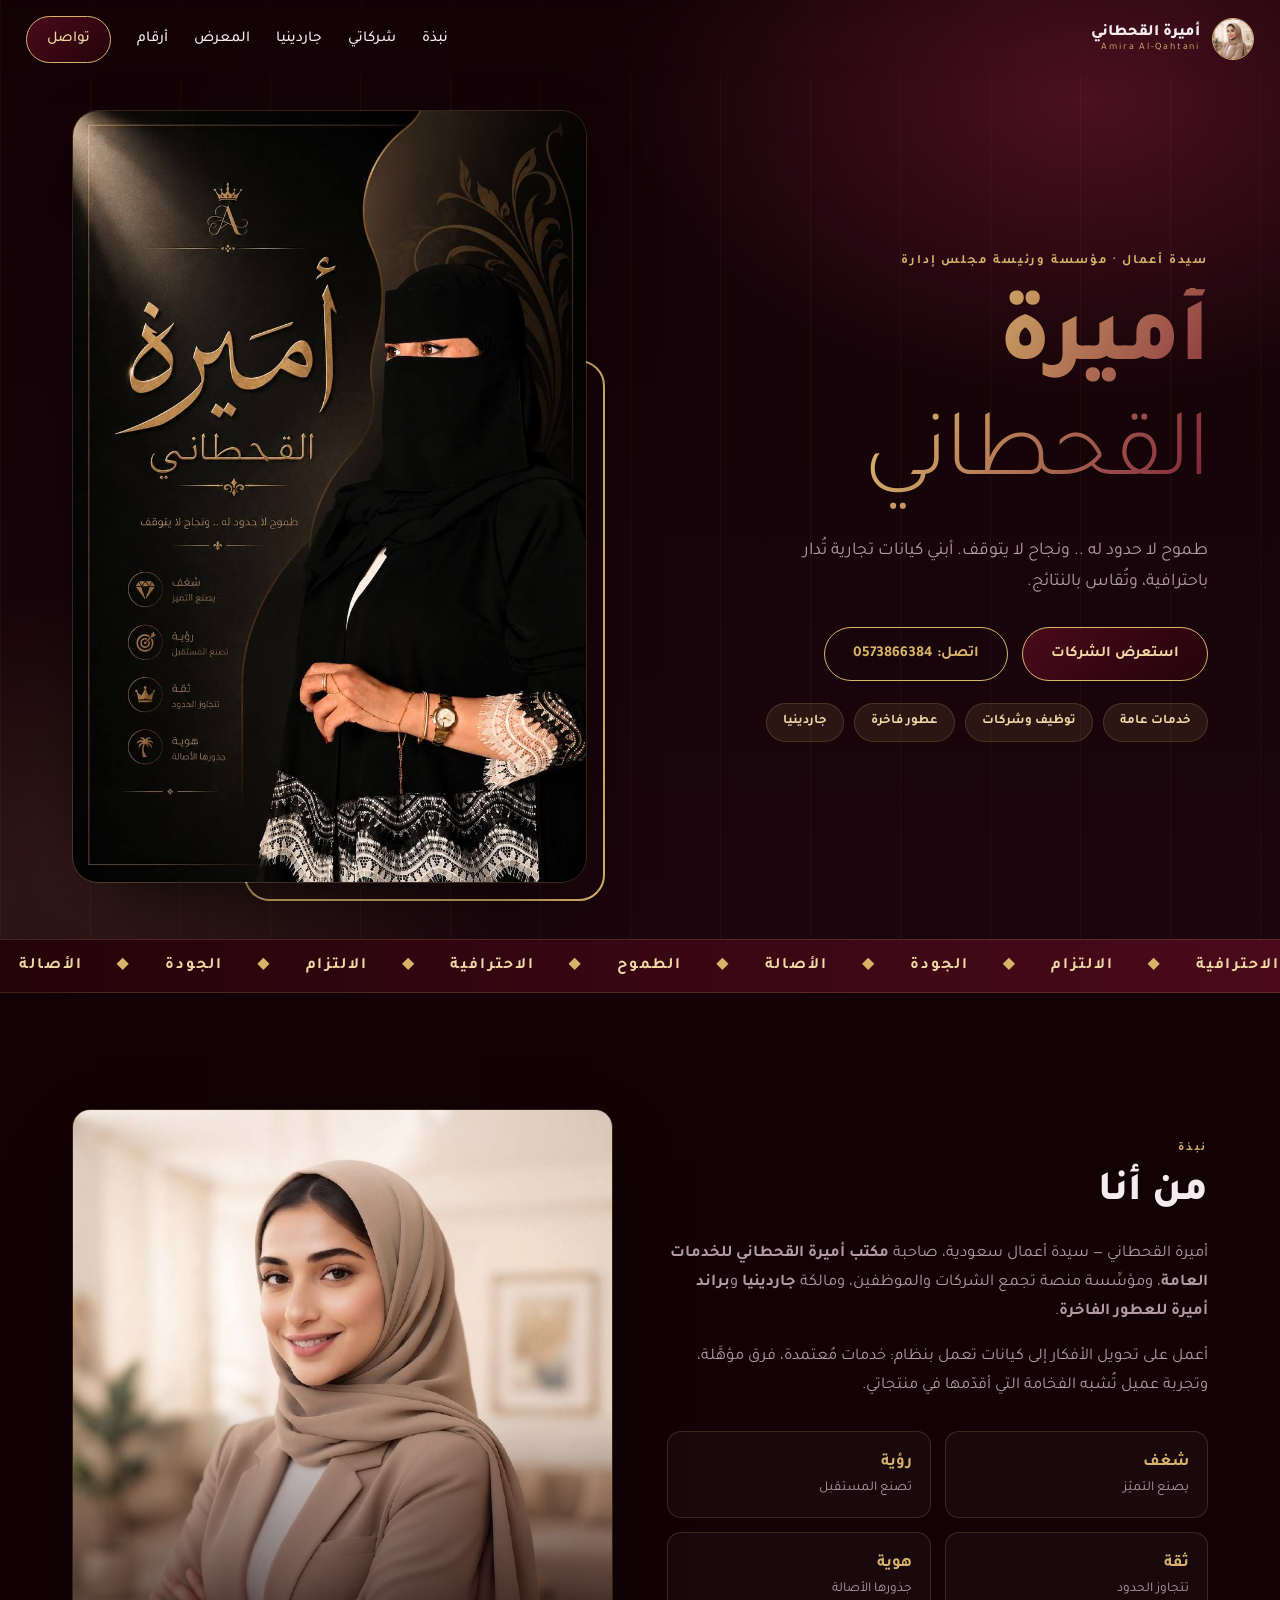
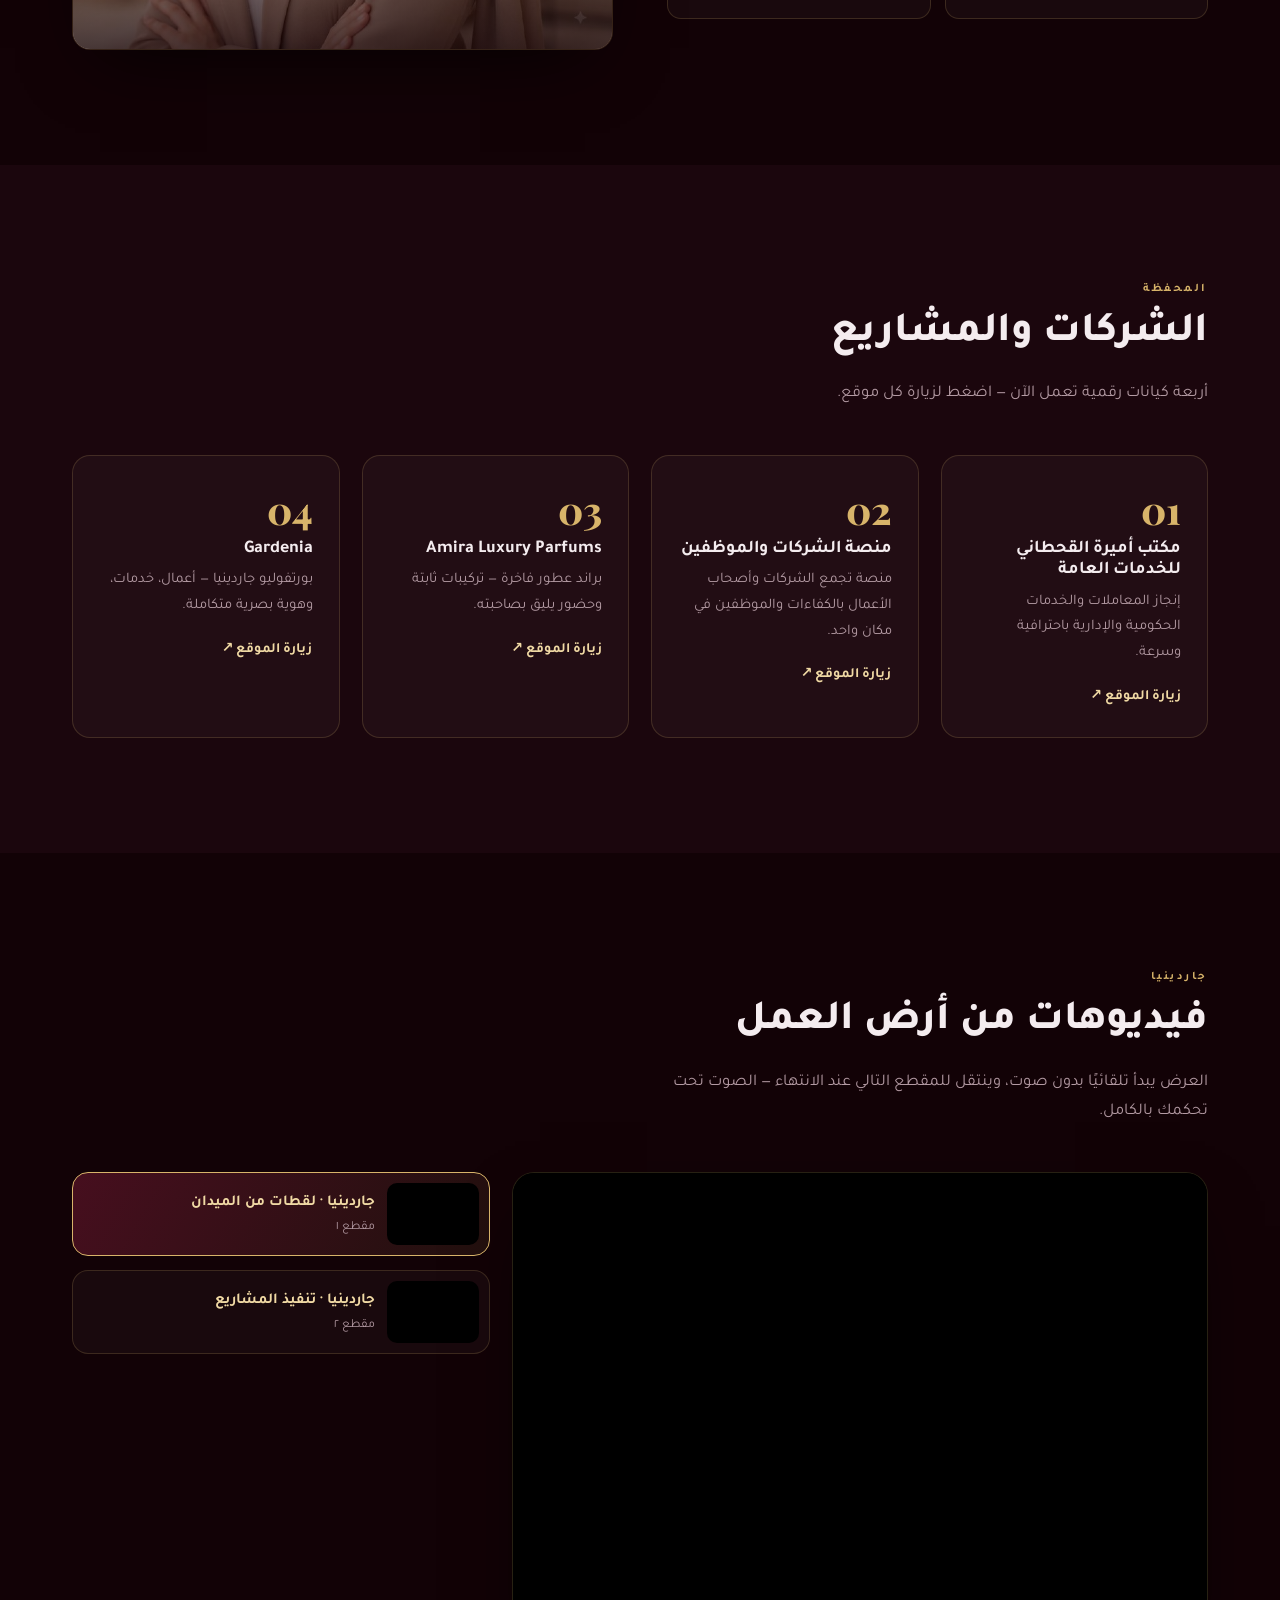
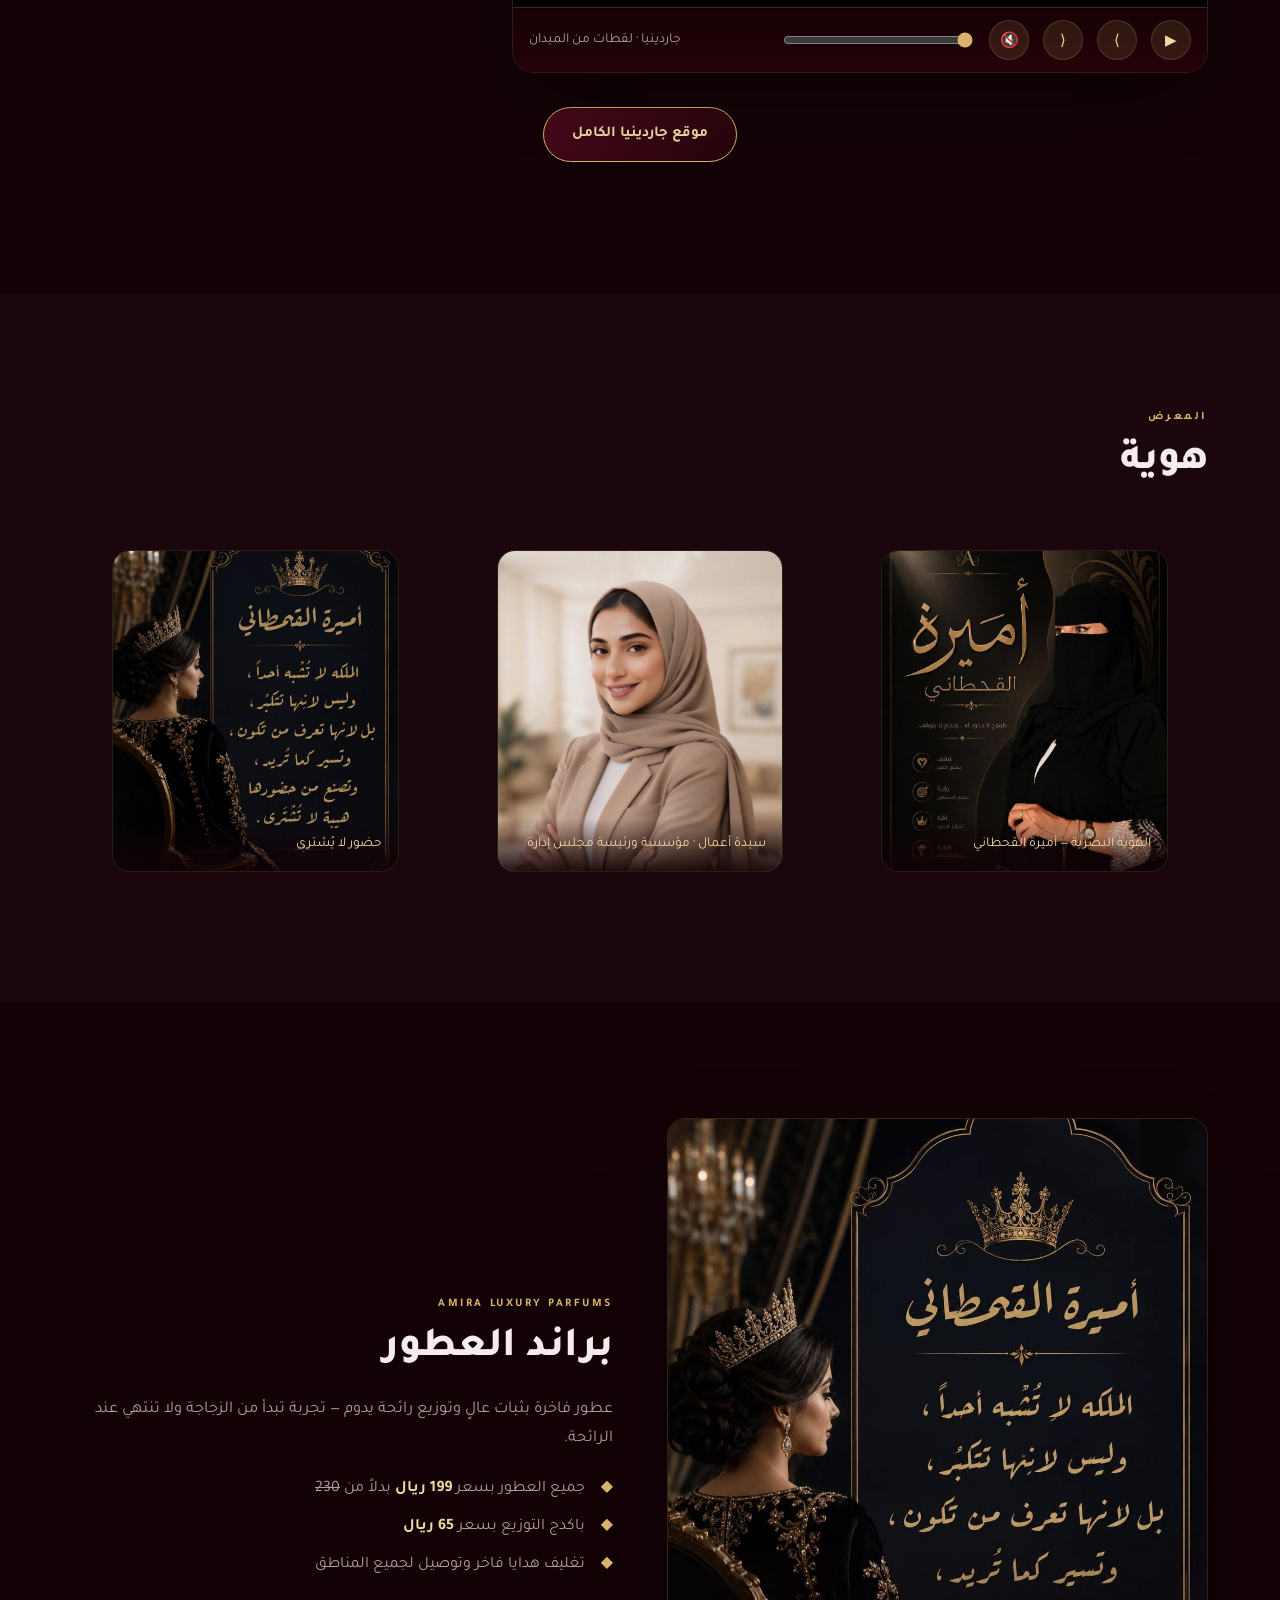
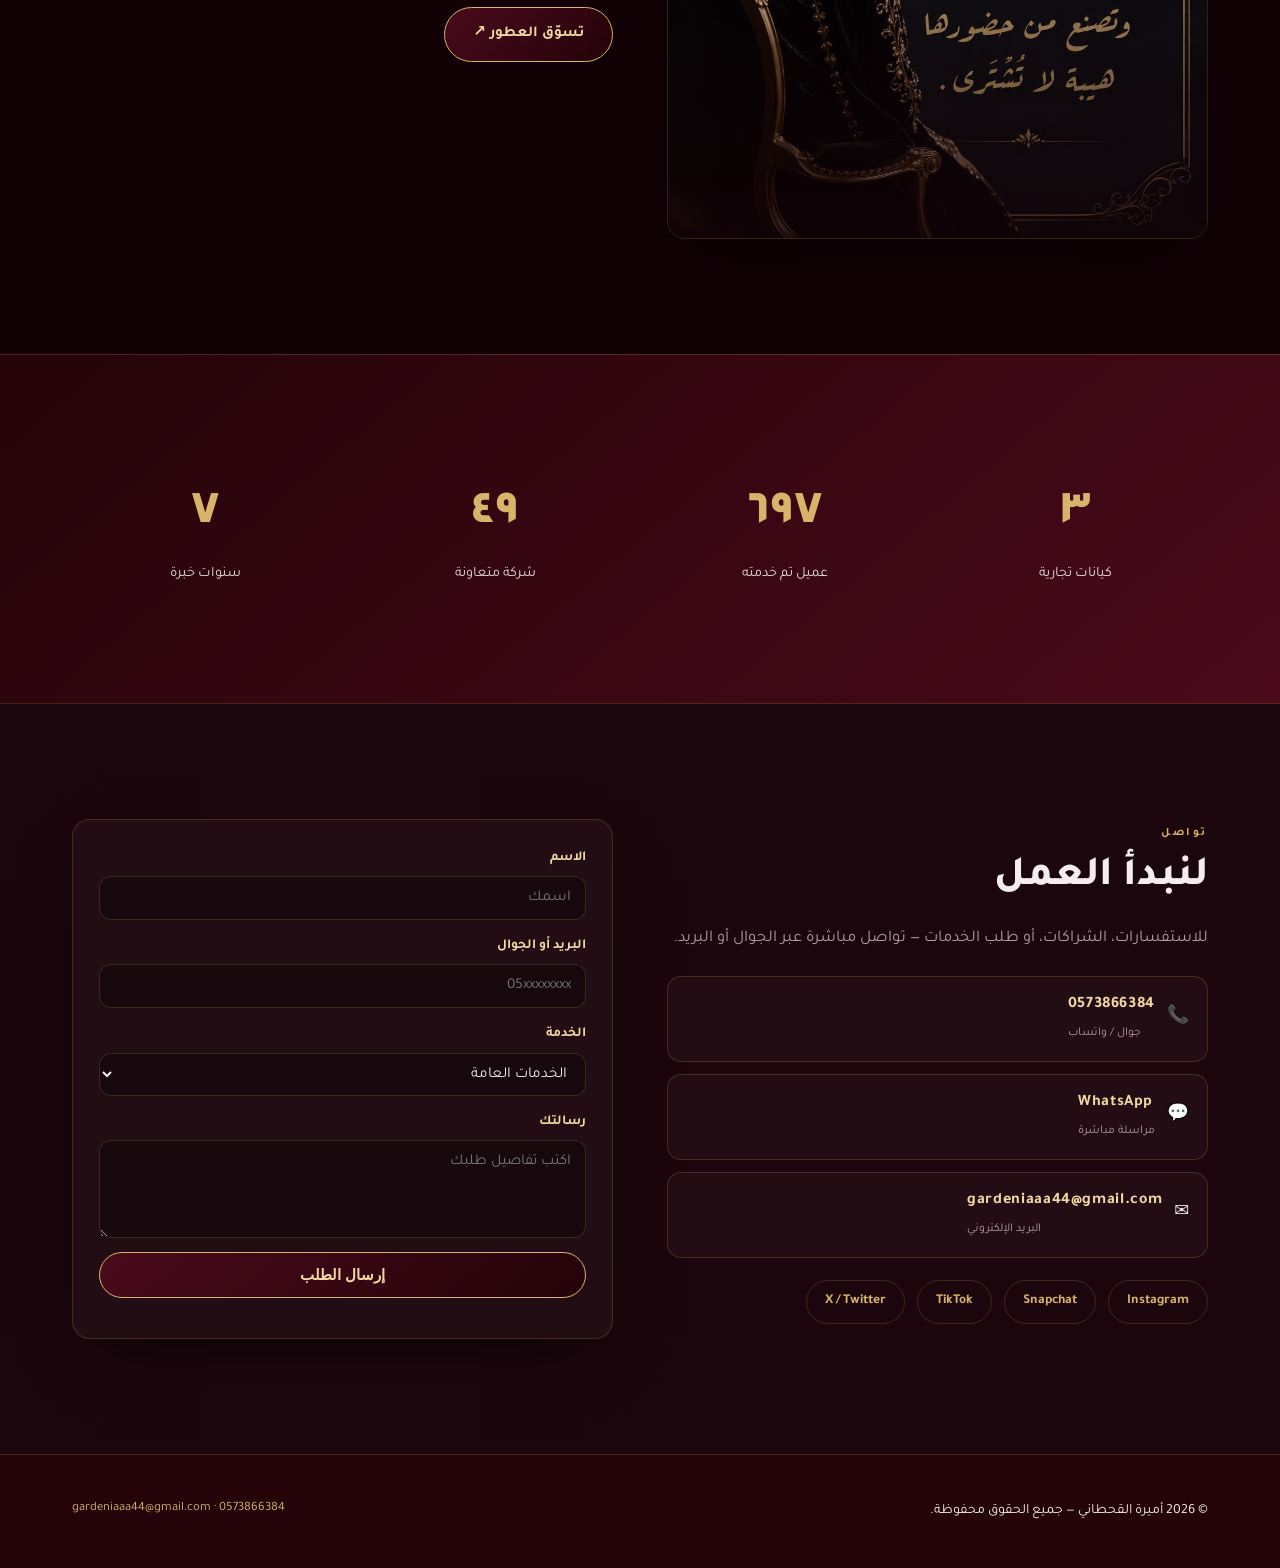
==== commit 37f0d283: "Update index.html" ====
--- a/index.html
+++ b/index.html
@@ -150,8 +150,8 @@
   <div class="wrap">
     <div class="head reveal">
       <p class="kicker">المعرض</p>
-      <h2>لقطات وهوية</h2>
-      <p class="body">اضغط أي صورة لعرضها بالحجم الكامل.</p>
+      <h2> هوية</h2>
+      <p class="body">     </p>
     </div>
     <div class="gallery">
       <figure class="shot reveal zoom"><img src="assets/amira-hero.jpg" alt="الهوية البصرية" loading="lazy" /><figcaption>الهوية البصرية — أميرة القحطاني</figcaption></figure>
@@ -209,7 +209,7 @@
       </div>
     </div>
     <form class="form reveal" id="contactForm">
-      <label>الاسم<input name="name" required placeholder="اسمك الكريم" /></label>
+      <label>الاسم<input name="name" required placeholder="اسمك " /></label>
       <label>البريد أو الجوال<input name="contact" required placeholder="05xxxxxxxx" /></label>
       <label>الخدمة
         <select name="service">
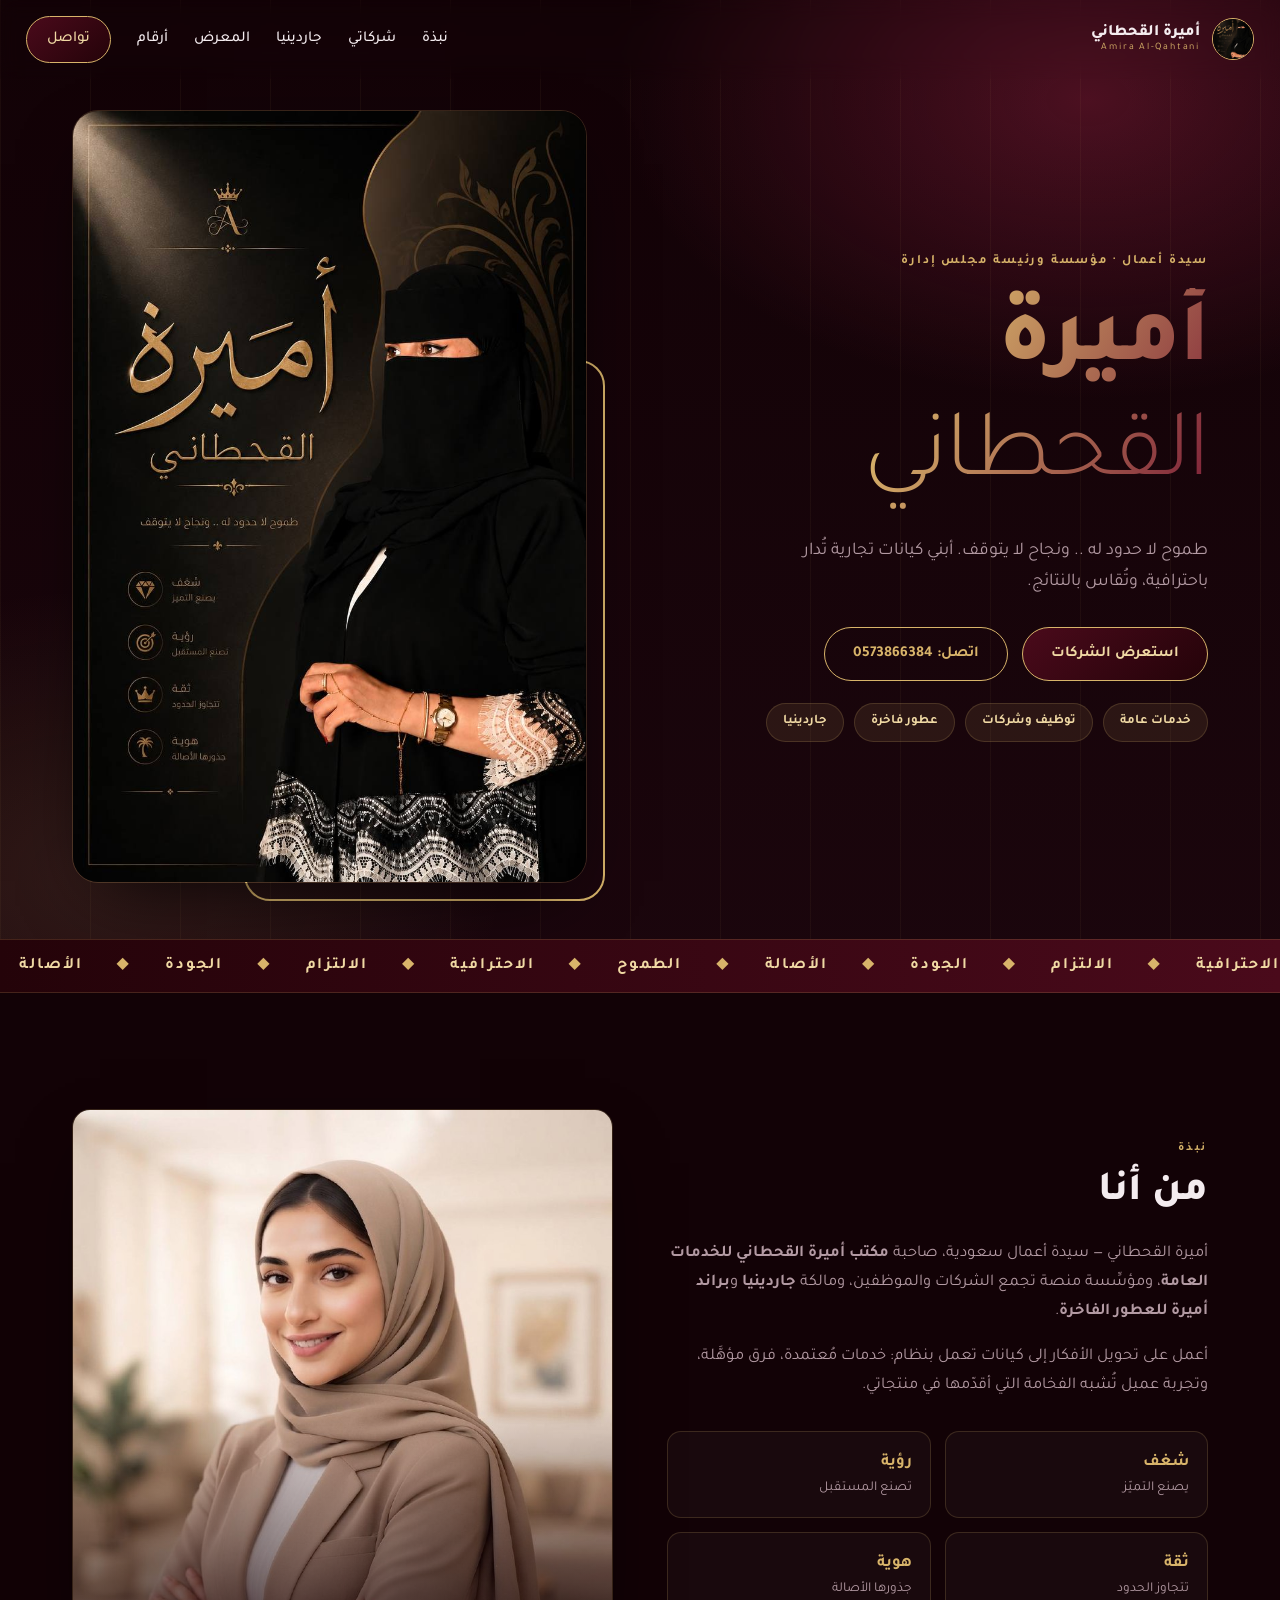
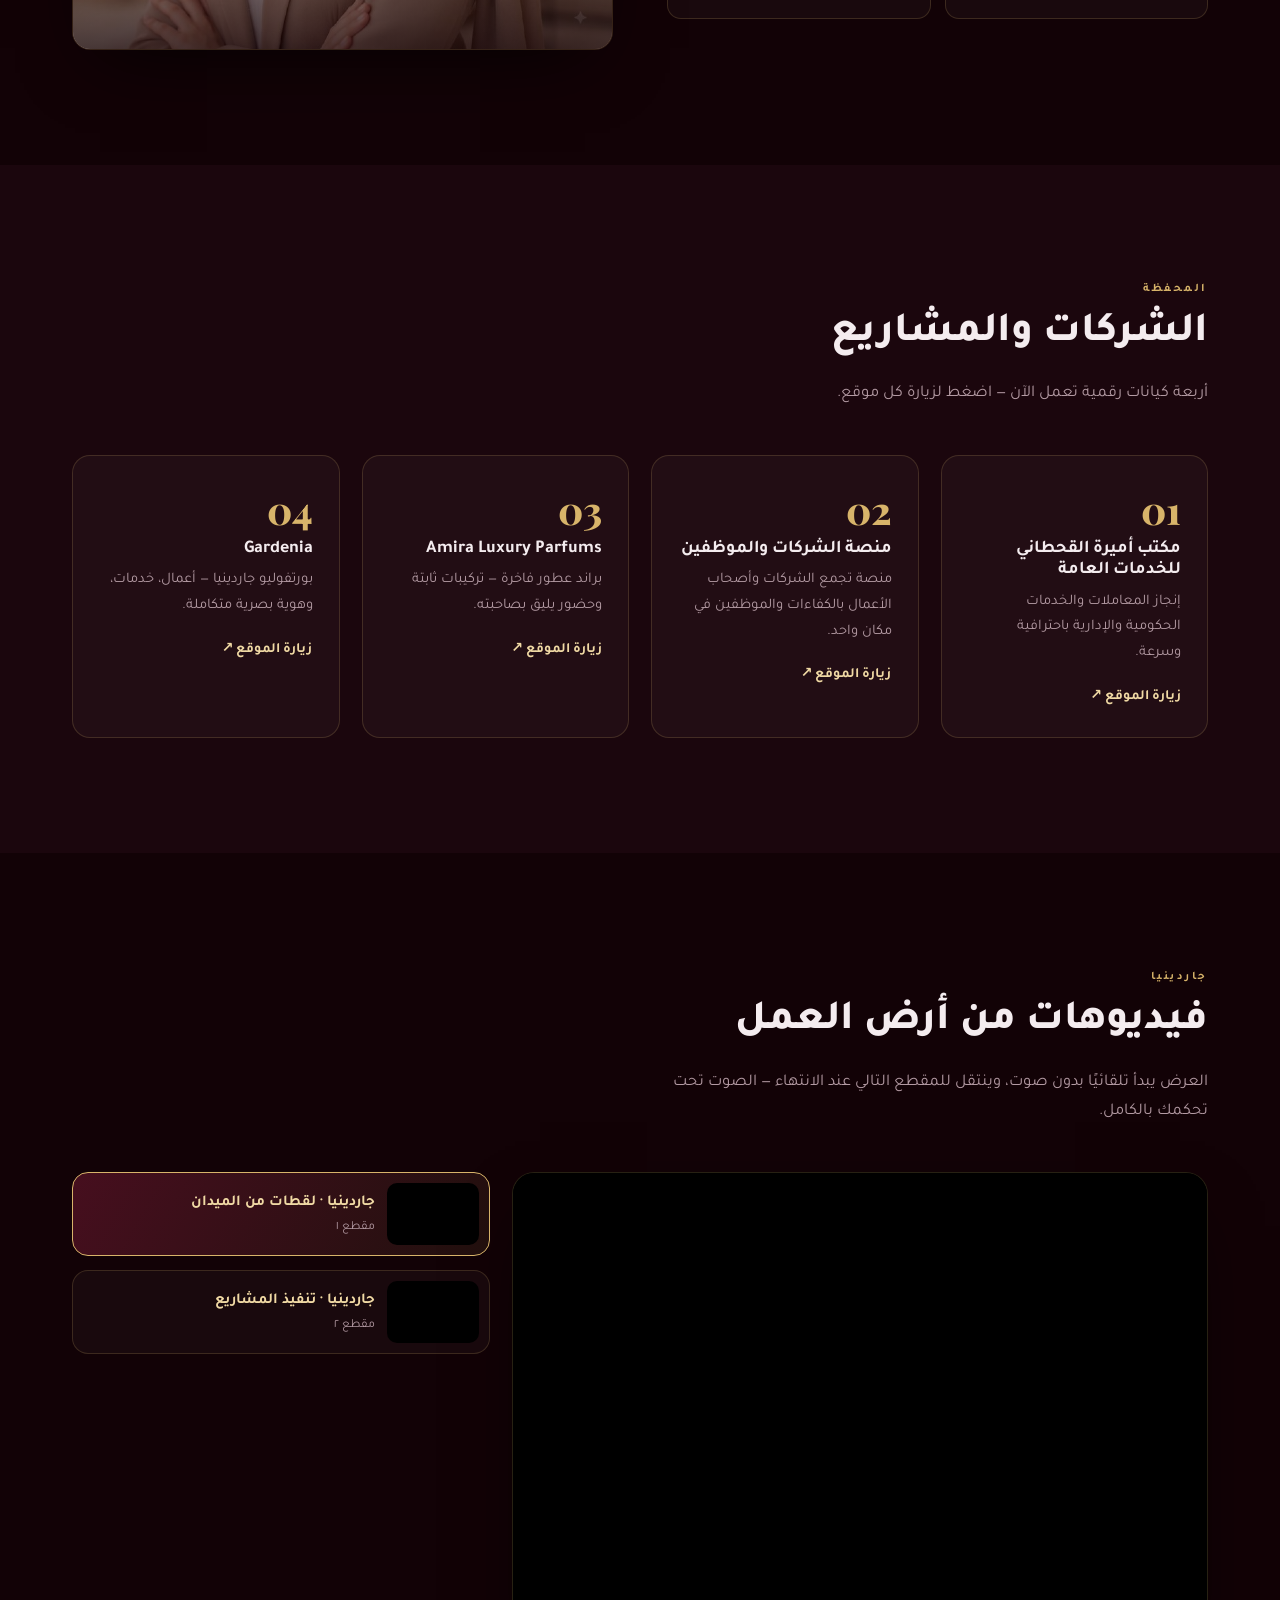
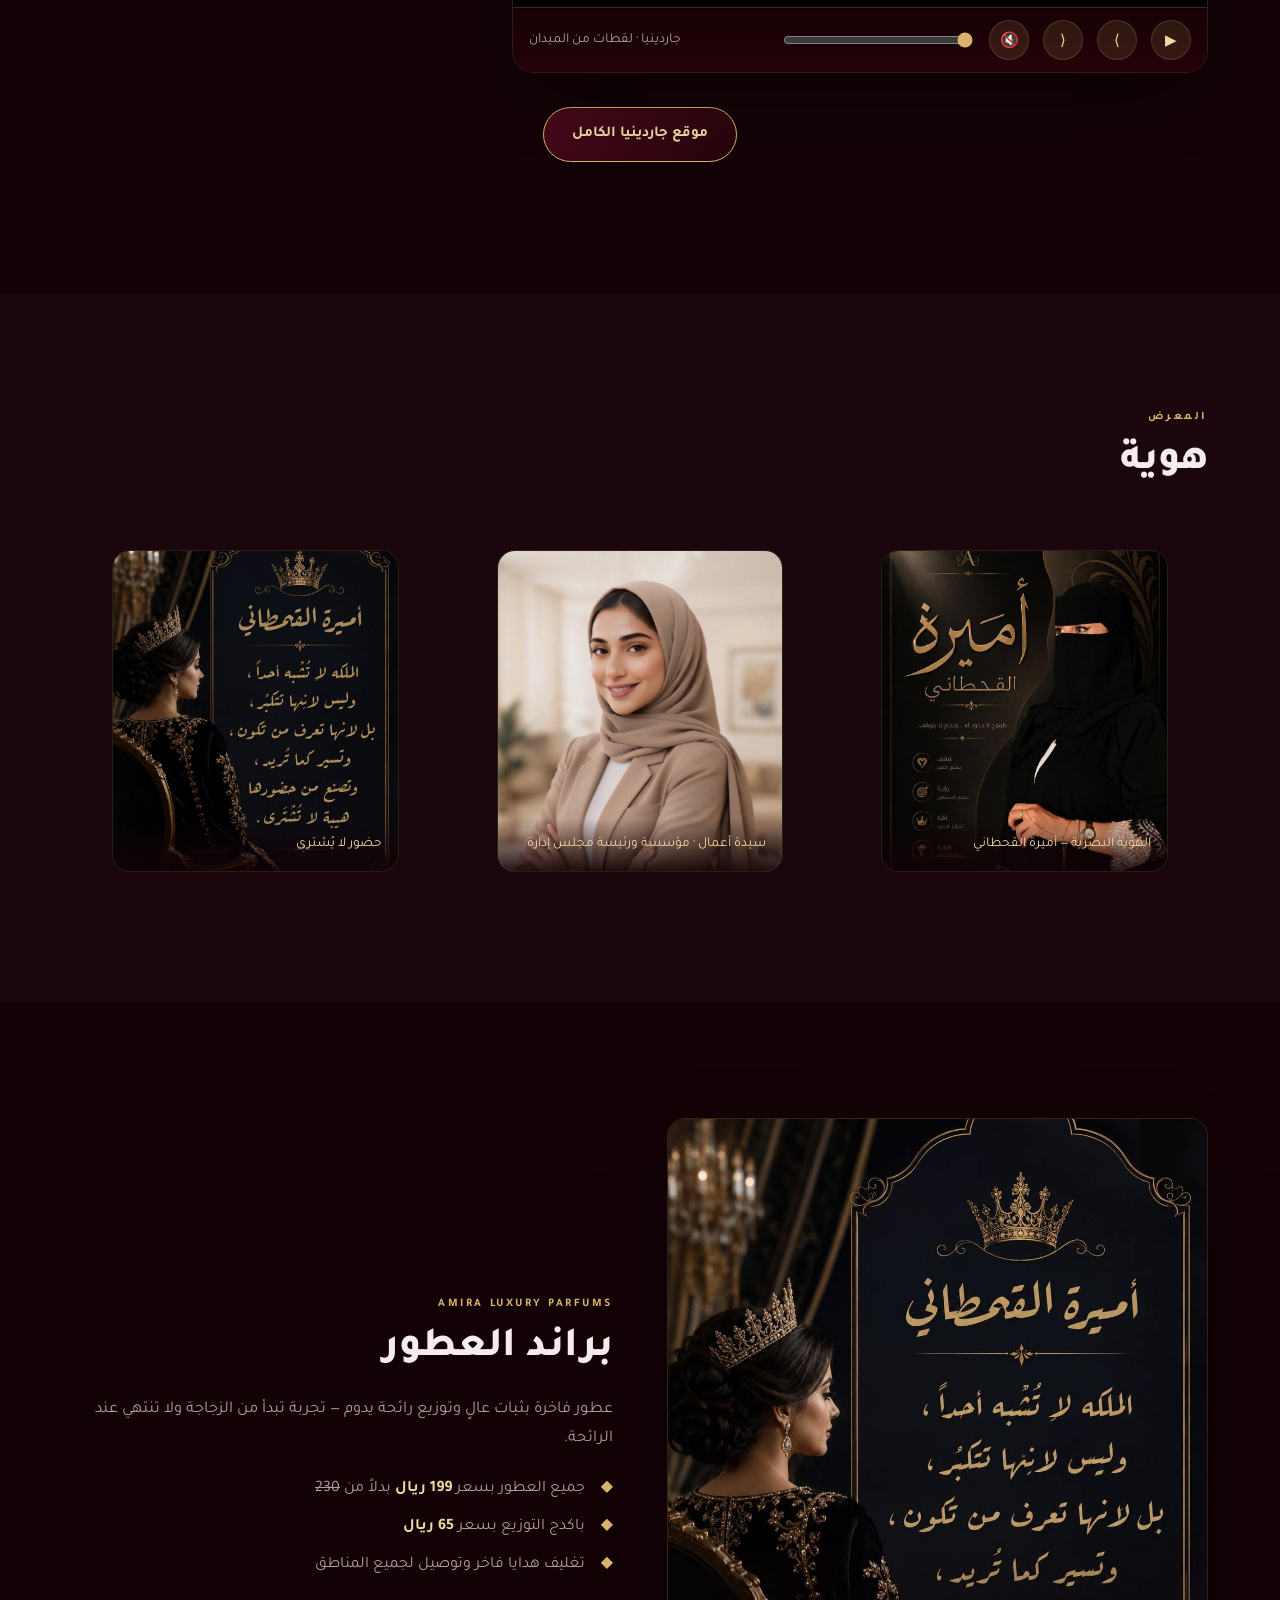
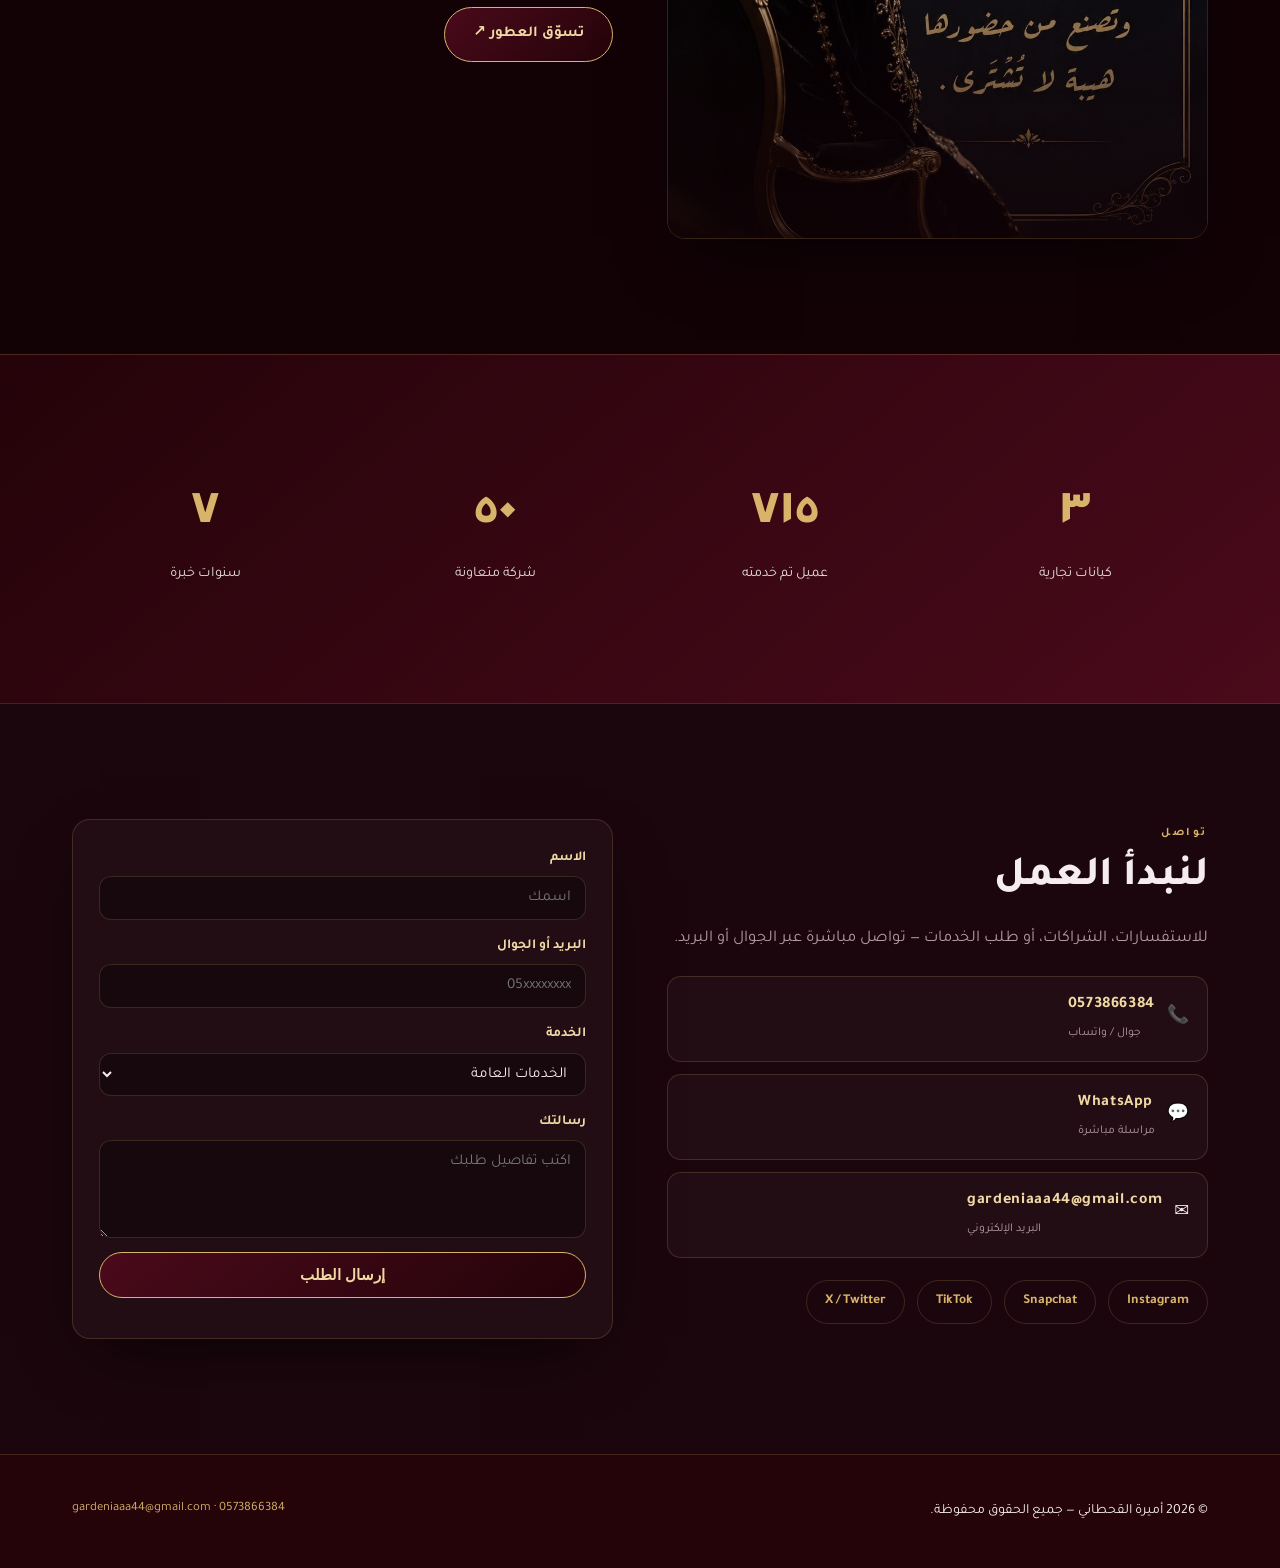
==== commit 070eb3ad: "Update image source in header" ====
--- a/index.html
+++ b/index.html
@@ -20,7 +20,7 @@
 
 <header class="nav" id="nav">
   <a class="brand" href="#hero">
-    <img src="assets/amira-about.jpg" alt="أميرة القحطاني" />
+    <img src="assets/amira-hero.jpg" alt="أميرة القحطاني" />
     <span class="brand-text">أميرة القحطاني<small>Amira Al-Qahtani</small></span>
   </a>
   <nav class="nav-links" id="navLinks">
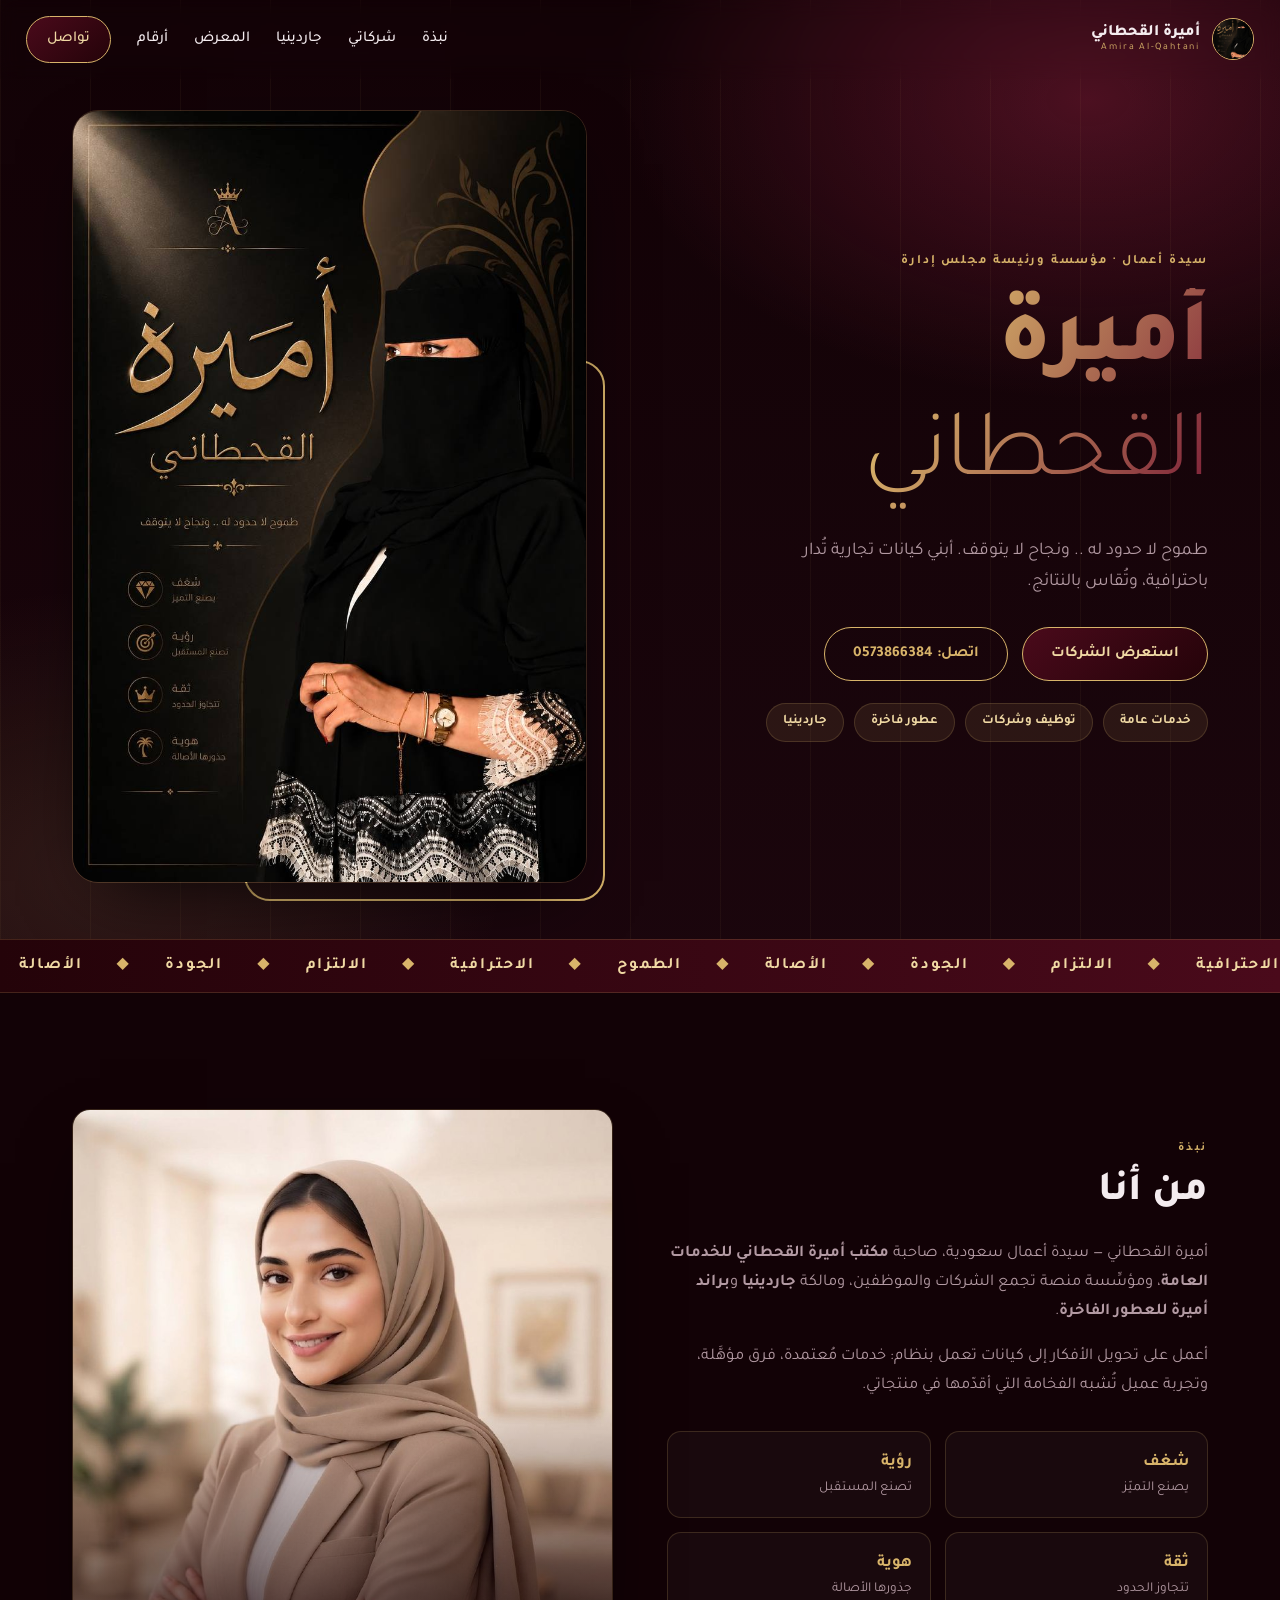
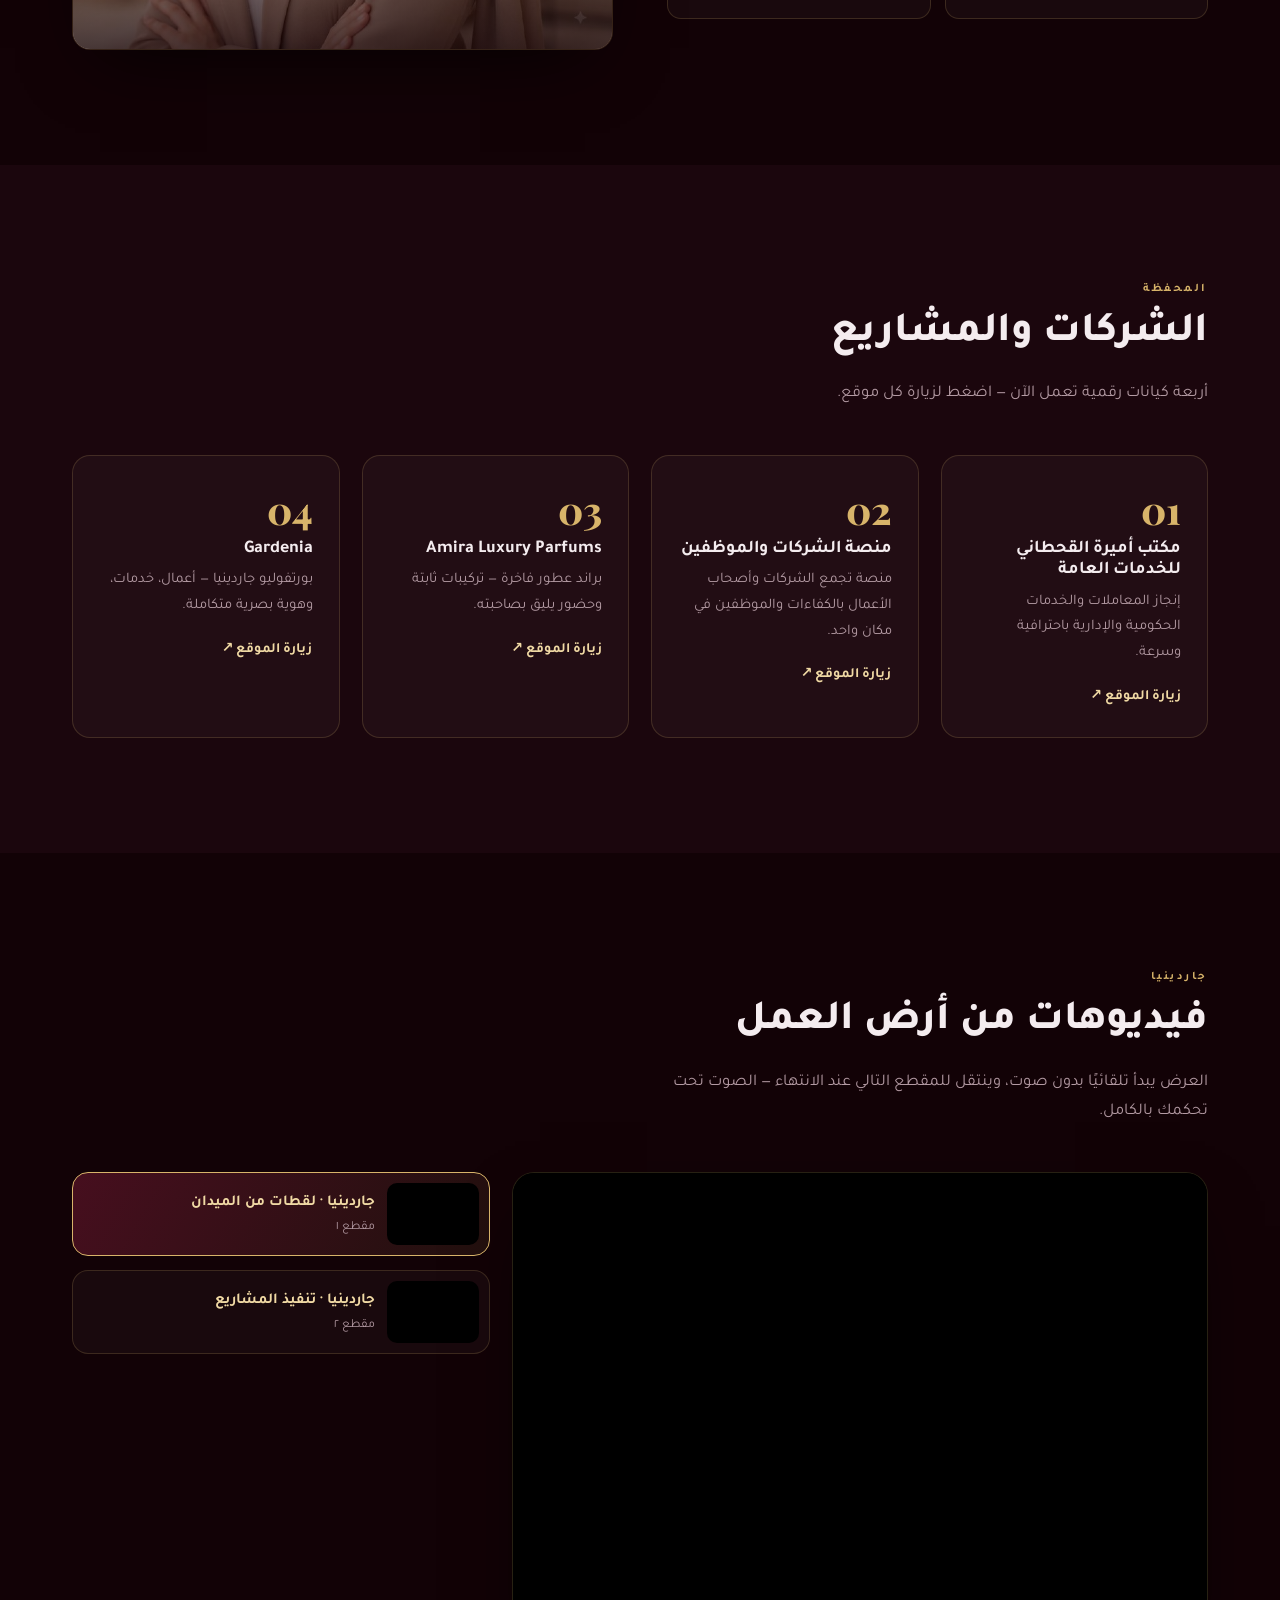
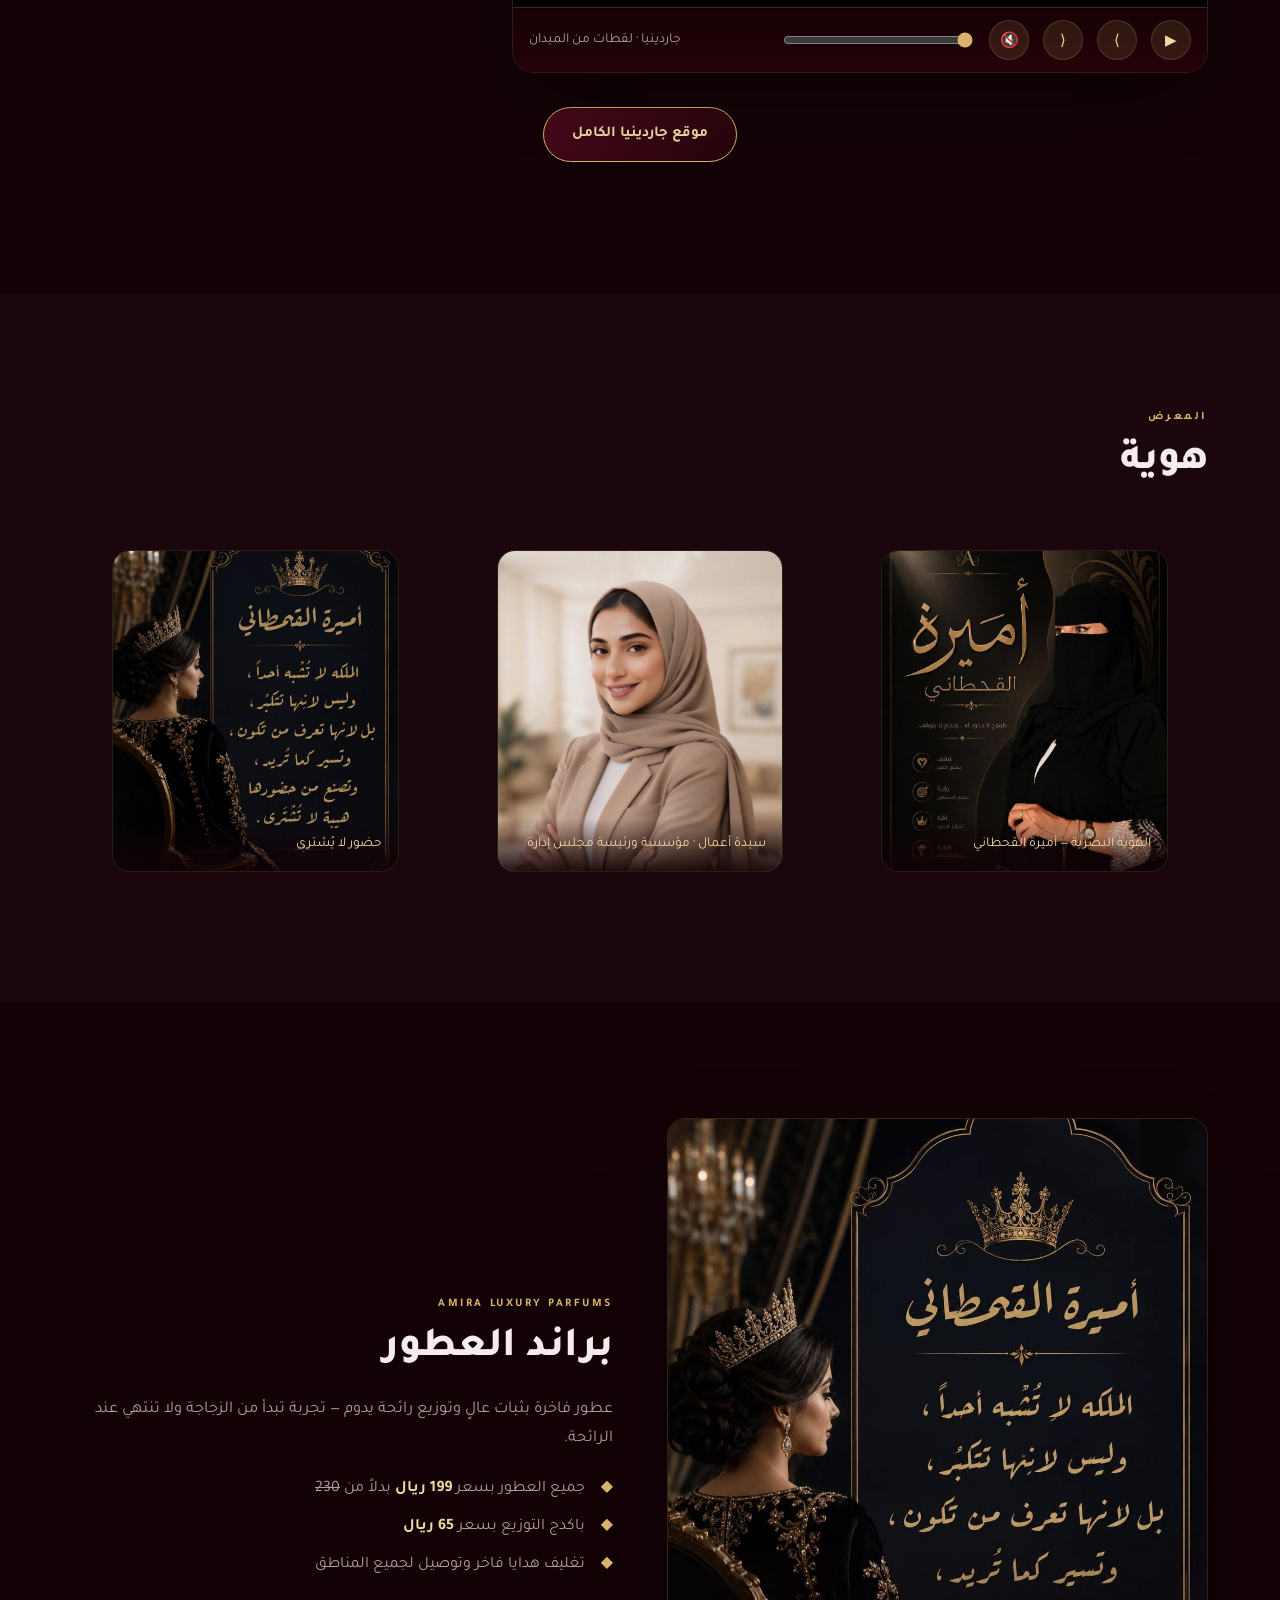
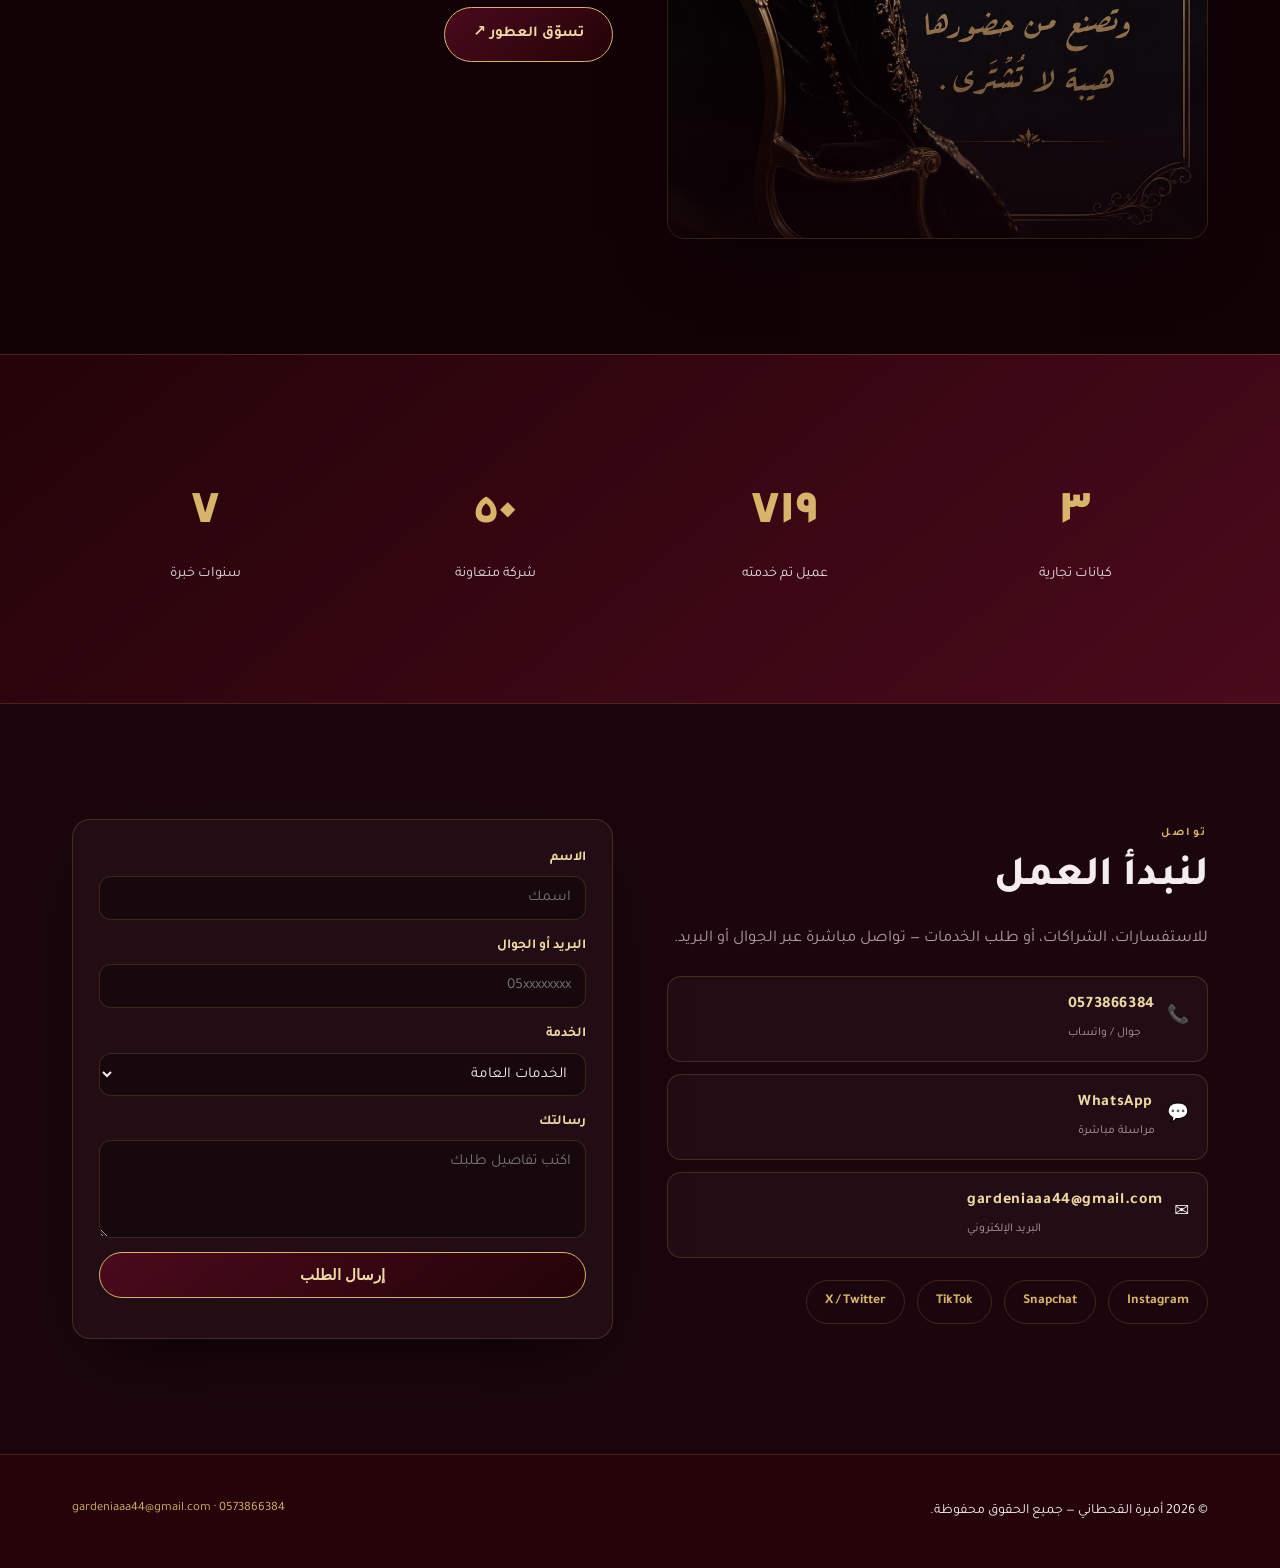
==== commit b5de587c: "Add Open Graph and Twitter meta tags Added Open Graph and Twitter meta tags for improved sharing." ====
--- a/index.html
+++ b/index.html
@@ -8,7 +8,9 @@
 <meta property="og:title" content="أميرة القحطاني | سيدة أعمال — البورتفوليو الرسمي" />
 <meta property="og:description" content="مشاريع وشركات أميرة القحطاني في مكان واحد: خدمات عامة، توظيف وشركات، عطور فاخرة، وجاردينيا." />
 <meta property="og:type" content="website" />
+<meta property="og:image" content="assets/amira-hero.jpg" />
 <meta name="twitter:card" content="summary_large_image" />
+<meta name="twitter:image" content="assets/amira-hero.jpg" />
 <link rel="preconnect" href="https://fonts.googleapis.com" />
 <link rel="preconnect" href="https://fonts.gstatic.com" crossorigin />
 <link href="https://fonts.googleapis.com/css2?family=Playfair+Display:wght@600;800&family=Tajawal:wght@300;400;500;700;800&display=swap" rel="stylesheet" />
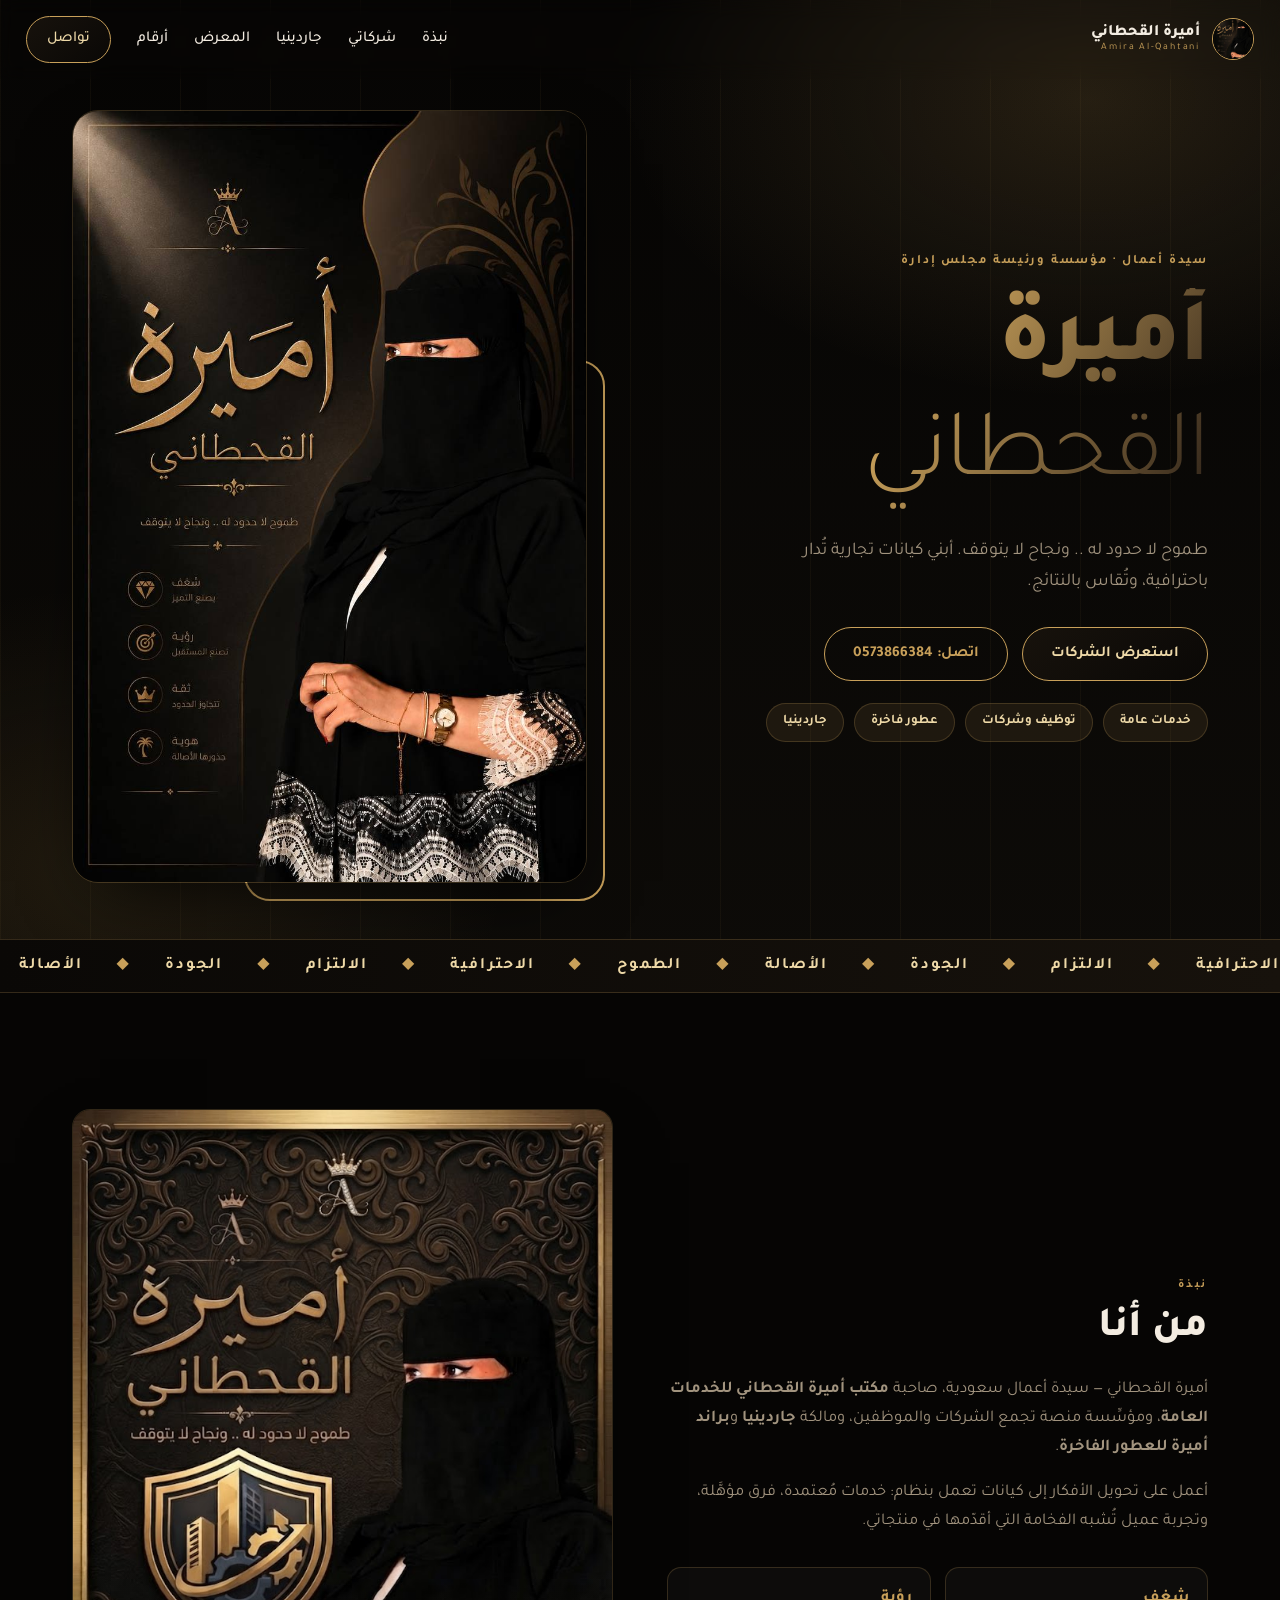
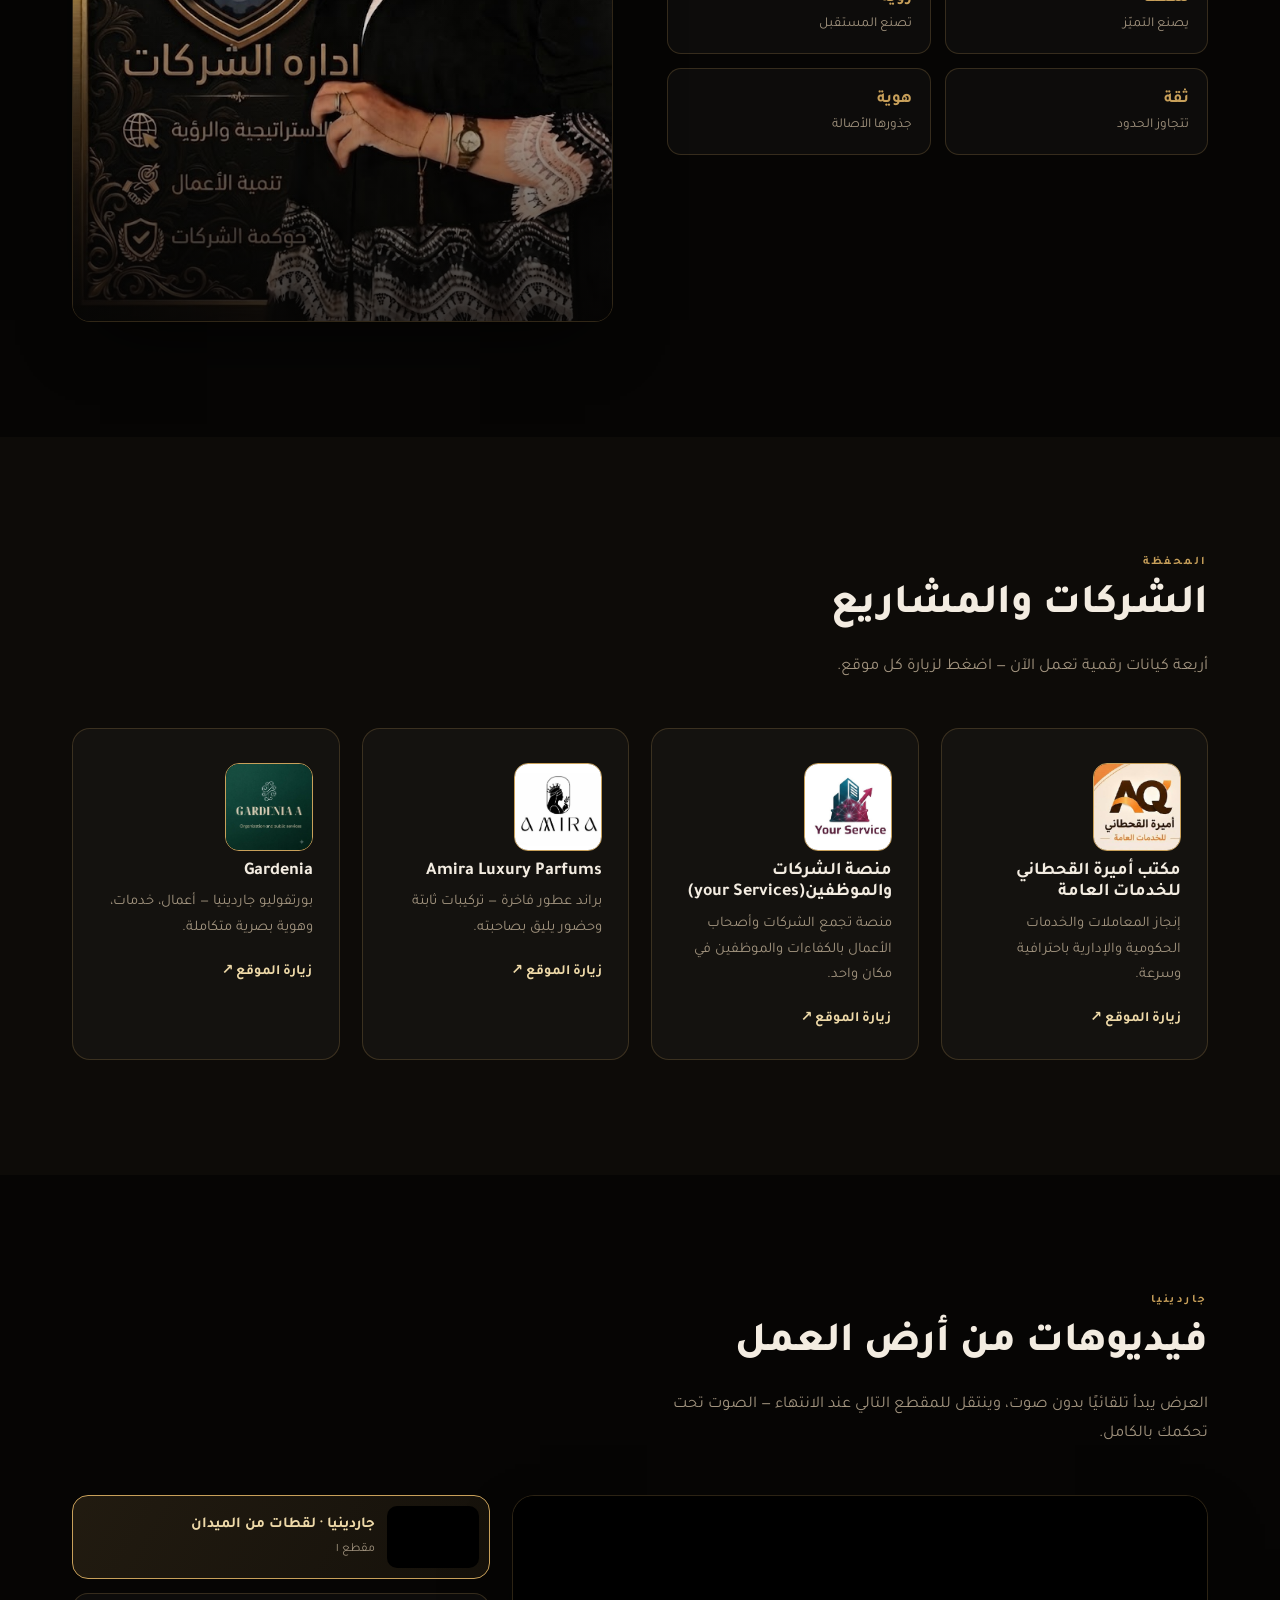
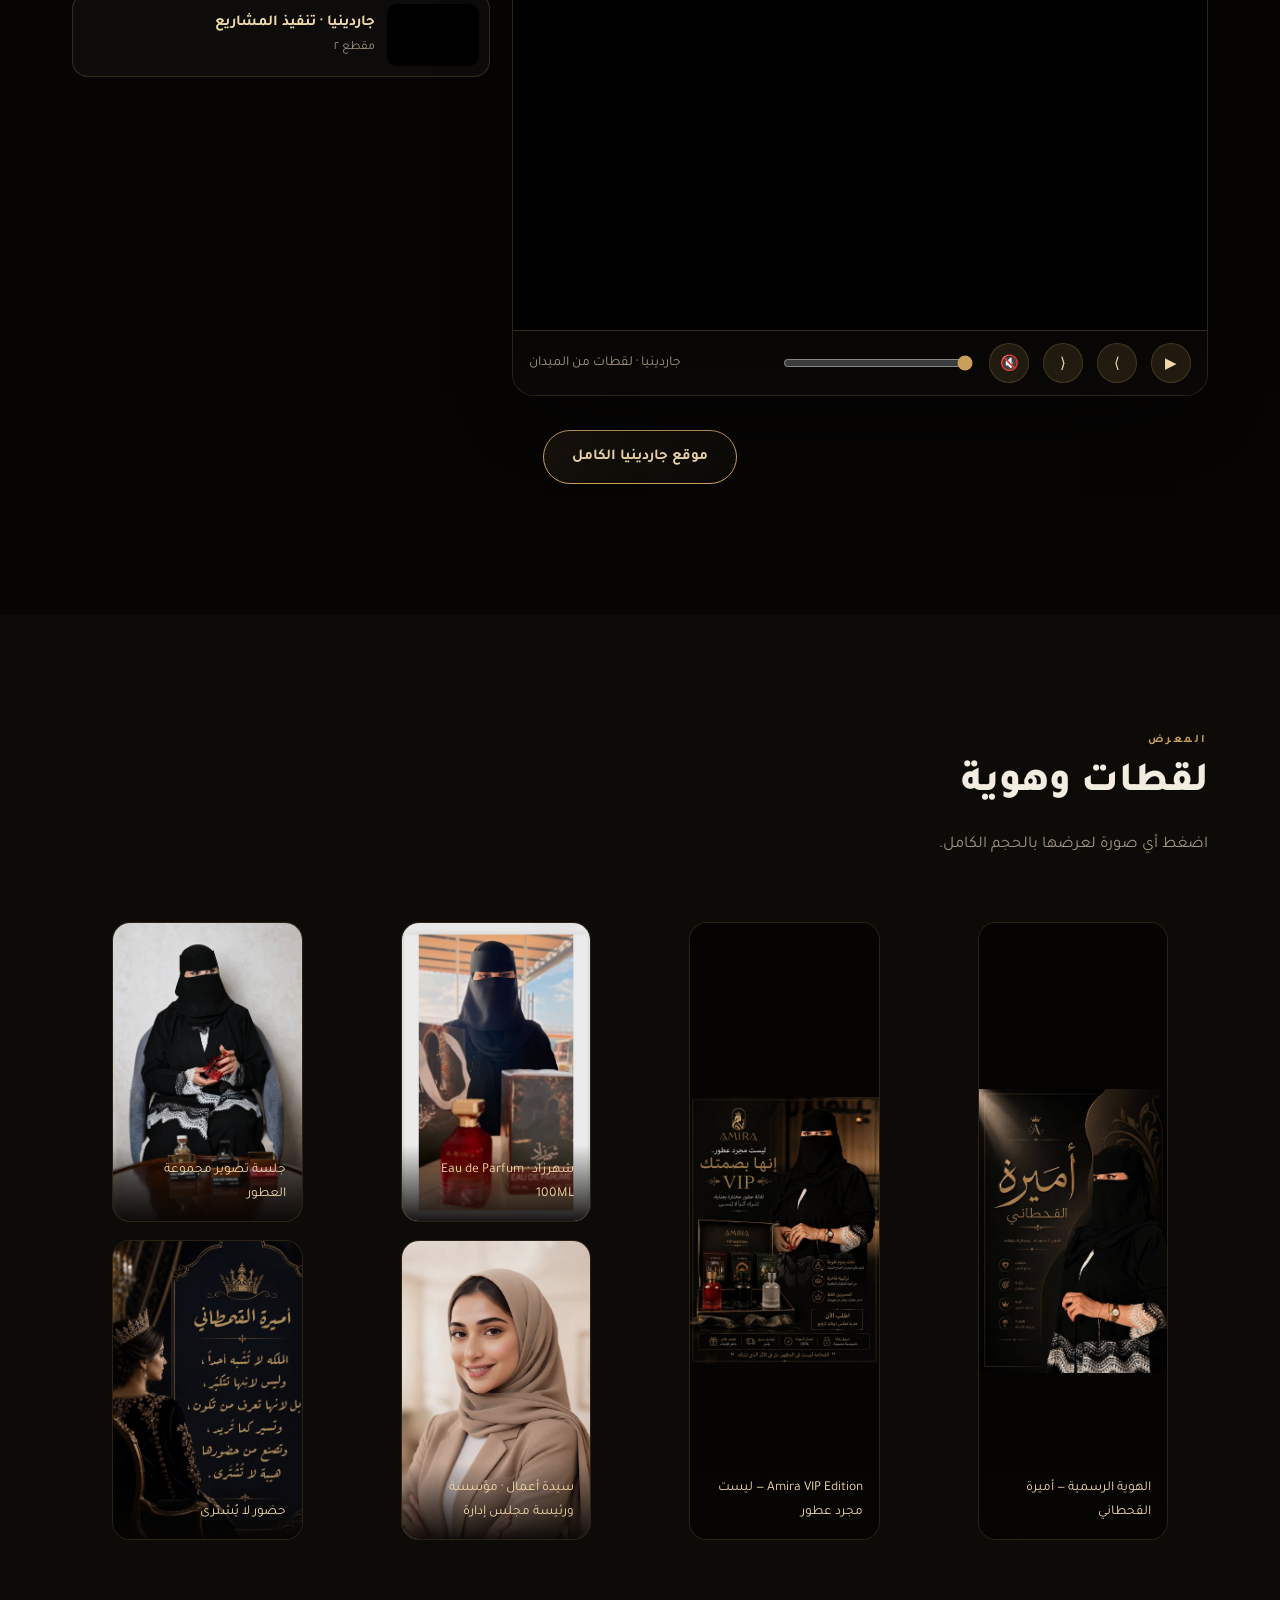
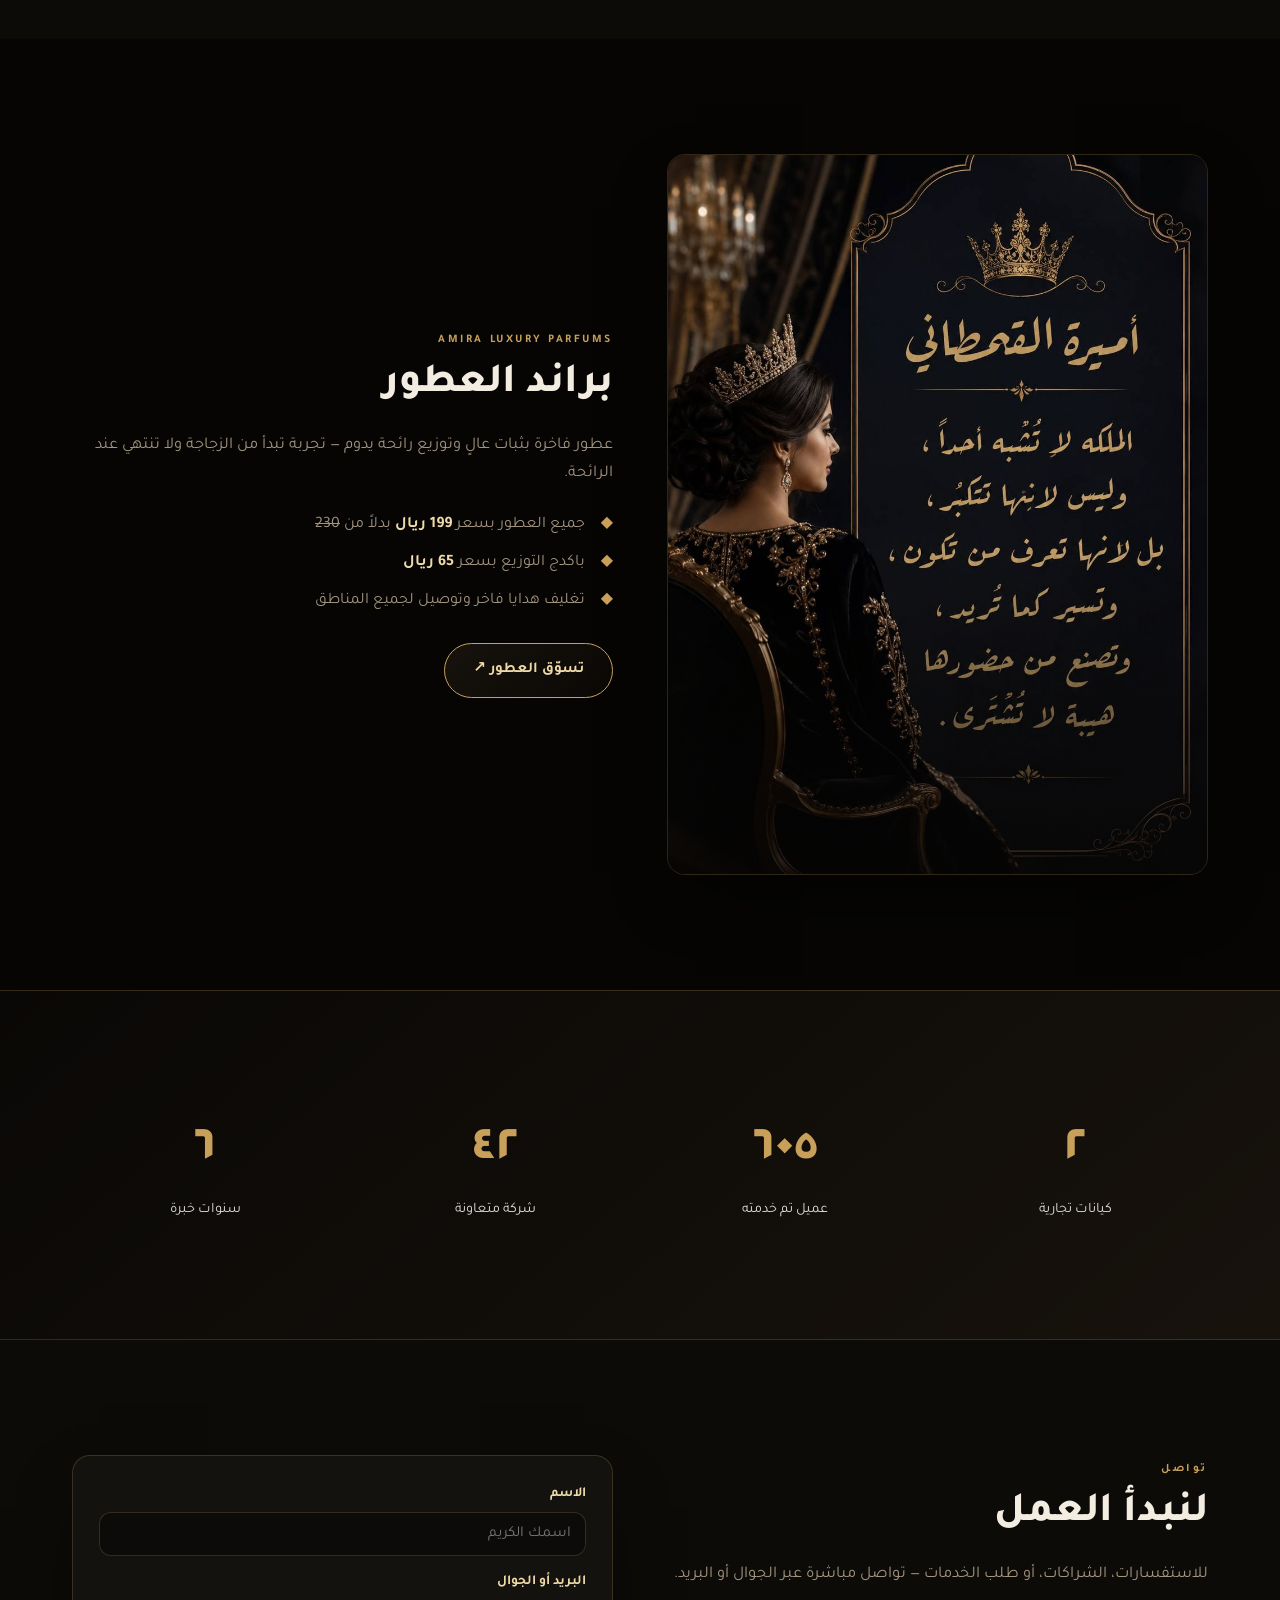
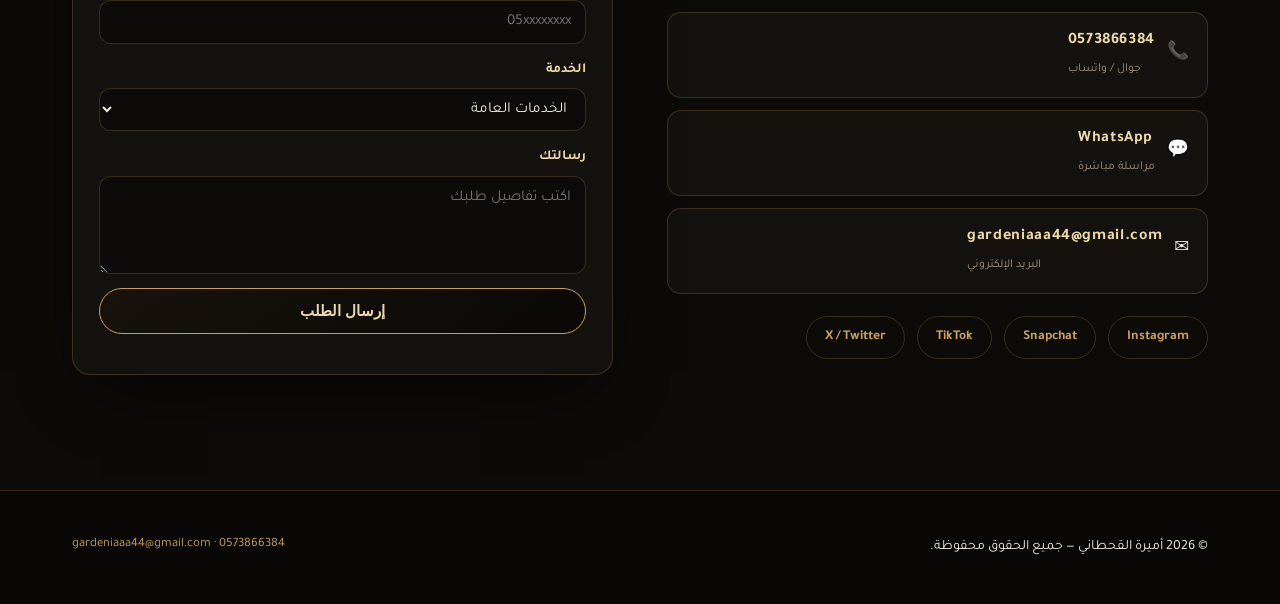
==== commit 2c5eaf7d: "Add files via upload" ====
--- a/index.html
+++ b/index.html
@@ -8,9 +8,7 @@
 <meta property="og:title" content="أميرة القحطاني | سيدة أعمال — البورتفوليو الرسمي" />
 <meta property="og:description" content="مشاريع وشركات أميرة القحطاني في مكان واحد: خدمات عامة، توظيف وشركات، عطور فاخرة، وجاردينيا." />
 <meta property="og:type" content="website" />
-<meta property="og:image" content="assets/amira-hero.jpg" />
 <meta name="twitter:card" content="summary_large_image" />
-<meta name="twitter:image" content="assets/amira-hero.jpg" />
 <link rel="preconnect" href="https://fonts.googleapis.com" />
 <link rel="preconnect" href="https://fonts.gstatic.com" crossorigin />
 <link href="https://fonts.googleapis.com/css2?family=Playfair+Display:wght@600;800&family=Tajawal:wght@300;400;500;700;800&display=swap" rel="stylesheet" />
@@ -22,7 +20,7 @@
 
 <header class="nav" id="nav">
   <a class="brand" href="#hero">
-    <img src="assets/amira-hero.jpg" alt="أميرة القحطاني" />
+    <img src="assets/amira-poster.jpg" alt="أميرة القحطاني" />
     <span class="brand-text">أميرة القحطاني<small>Amira Al-Qahtani</small></span>
   </a>
   <nav class="nav-links" id="navLinks">
@@ -53,7 +51,7 @@
       </ul>
     </div>
     <figure class="hero-figure reveal">
-      <img src="assets/amira-hero.jpg" alt="أميرة القحطاني - سيدة أعمال" />
+      <img src="assets/amira-poster.jpg" alt="أميرة القحطاني - سيدة أعمال" />
       <div class="figure-glow"></div>
     </figure>
   </div>
@@ -78,7 +76,7 @@
         <div class="value reveal"><b>هوية</b><span>جذورها الأصالة</span></div>
       </div>
     </div>
-    <figure class="frame reveal zoom"><img src="assets/amira-about.jpg" alt="أميرة القحطاني" /></figure>
+    <figure class="frame reveal zoom"><img src="assets/af852fcc-e71b-482e-8a08-ea1e5c9503ed.jpg" alt="أميرة القحطاني" /></figure>
   </div>
 </section>
 
@@ -91,26 +89,26 @@
       <p class="body">أربعة كيانات رقمية تعمل الآن — اضغط لزيارة كل موقع.</p>
     </div>
     <div class="cards">
-      <a class="card reveal" href="https://aa-codes275.github.io/your-_Services/" target="_blank" rel="noopener">
-        <span class="card-no">01</span>
+      <a class="card reveal" href="https://amira-al-qahtani.vercel.app/" target="_blank" rel="noopener">
+        <img class="card-logo" data-logo="01" src="assets/5767200296466584620_109.jpg" alt="شعار الشركة" loading="lazy" />
         <h3>مكتب أميرة القحطاني للخدمات العامة</h3>
         <p>إنجاز المعاملات والخدمات الحكومية والإدارية باحترافية وسرعة.</p>
         <span class="card-link">زيارة الموقع ↗</span>
       </a>
-      <a class="card reveal" href="https://amira-al-qahtani.vercel.app/" target="_blank" rel="noopener">
-        <span class="card-no">02</span>
-        <h3>منصة الشركات والموظفين</h3>
+      <a class="card reveal" href="https://aa-codes275.github.io/your-_Services/" target="_blank" rel="noopener">
+        <img class="card-logo" data-logo="02" src="assets/5767200296466584617_120.jpg" alt="شعار الشركة" loading="lazy" />
+        <h3>منصة الشركات والموظفين(your Services)</h3>
         <p>منصة تجمع الشركات وأصحاب الأعمال بالكفاءات والموظفين في مكان واحد.</p>
         <span class="card-link">زيارة الموقع ↗</span>
       </a>
       <a class="card reveal" href="https://aa-codes275.github.io/Amira_-luxury-_parfums/" target="_blank" rel="noopener">
-        <span class="card-no">03</span>
+        <img class="card-logo" data-logo="03" src="assets/5767200296466584618_121.jpg" alt="شعار الشركة" loading="lazy" />
         <h3>Amira Luxury Parfums</h3>
         <p>براند عطور فاخرة — تركيبات ثابتة وحضور يليق بصاحبته.</p>
         <span class="card-link">زيارة الموقع ↗</span>
       </a>
       <a class="card reveal" href="https://aa-codes275.github.io/gardenia_portfolio/" target="_blank" rel="noopener">
-        <span class="card-no">04</span>
+        <img class="card-logo" data-logo="04" src="assets/5767200296466584619_120.jpg" alt="شعار الشركة" loading="lazy" />
         <h3>Gardenia</h3>
         <p>بورتفوليو جاردينيا — أعمال، خدمات، وهوية بصرية متكاملة.</p>
         <span class="card-link">زيارة الموقع ↗</span>
@@ -152,12 +150,15 @@
   <div class="wrap">
     <div class="head reveal">
       <p class="kicker">المعرض</p>
-      <h2> هوية</h2>
-      <p class="body">     </p>
+      <h2>لقطات وهوية</h2>
+      <p class="body">اضغط أي صورة لعرضها بالحجم الكامل.</p>
     </div>
     <div class="gallery">
-      <figure class="shot reveal zoom"><img src="assets/amira-hero.jpg" alt="الهوية البصرية" loading="lazy" /><figcaption>الهوية البصرية — أميرة القحطاني</figcaption></figure>
-      <figure class="shot reveal zoom"><img src="assets/amira-about.jpg" alt="سيدة أعمال" loading="lazy" /><figcaption>سيدة أعمال · مؤسسة ورئيسة مجلس إدارة</figcaption></figure>
+      <figure class="shot shot-tall reveal zoom"><img src="assets/amira-poster.jpg" alt="الهوية الرسمية — أميرة القحطاني" loading="lazy" /><figcaption>الهوية الرسمية — أميرة القحطاني</figcaption></figure>
+      <figure class="shot shot-tall reveal zoom"><img src="assets/amira-vip.jpg" alt="Amira VIP Edition — ليست مجرد عطور" loading="lazy" /><figcaption>Amira VIP Edition — ليست مجرد عطور</figcaption></figure>
+      <figure class="shot reveal zoom"><img src="assets/amira-shahrazad.jpg" alt="شهرزاد · Eau de Parfum 100ML" loading="lazy" /><figcaption>شهرزاد · Eau de Parfum 100ML</figcaption></figure>
+      <figure class="shot reveal zoom"><img src="assets/amira-parfum-sit.jpg" alt="جلسة تصوير مجموعة العطور" loading="lazy" /><figcaption>جلسة تصوير مجموعة العطور</figcaption></figure>
+      <figure class="shot reveal zoom"><img src="assets/amira-about.jpg" alt="سيدة أعمال · مؤسسة ورئيسة مجلس إدارة" loading="lazy" /><figcaption>سيدة أعمال · مؤسسة ورئيسة مجلس إدارة</figcaption></figure>
       <figure class="shot reveal zoom"><img src="assets/amira-quote.jpg" alt="حضور لا يُشترى" loading="lazy" /><figcaption>حضور لا يُشترى</figcaption></figure>
     </div>
   </div>
@@ -211,7 +212,7 @@
       </div>
     </div>
     <form class="form reveal" id="contactForm">
-      <label>الاسم<input name="name" required placeholder="اسمك " /></label>
+      <label>الاسم<input name="name" required placeholder="اسمك الكريم" /></label>
       <label>البريد أو الجوال<input name="contact" required placeholder="05xxxxxxxx" /></label>
       <label>الخدمة
         <select name="service">
--- a/style.css
+++ b/style.css
@@ -1,21 +1,22 @@
 /* Amira Al-Qahtani — dark luxury design system */
 :root {
-  --burgundy: #4a0a1b;
-  --burgundy-deep: #240309;
-  --burgundy-soft: #7a1b36;
-  --gold: #d8b46a;
-  --gold-soft: #f0d9a4;
-  --sky: #9fd4ea;
-  --sky-deep: #57a9c9;
-  --ink: #f4ecef;
-  --muted: #b39aa3;
-  --night: #120206;
-  --night-2: #1b060d;
-  --paper: #1f0810;
-  --line: rgba(216, 180, 106, 0.18);
+  --burgundy: #17120c;
+  --burgundy-deep: #0a0806;
+  --burgundy-soft: #2c2118;
+  --gold: #c8a05a;
+  --gold-soft: #eed9a8;
+  --sky: #c8a05a;
+  --sky-deep: #a07c3c;
+  --ink: #f3ece1;
+  --muted: #a2947f;
+  --night: #060504;
+  --night-2: #0d0b08;
+  --paper: #100d09;
+  --line: rgba(200, 160, 90, 0.22);
   --radius: 18px;
-  --shadow: 0 26px 70px -28px rgba(0, 0, 0, 0.85);
-}
+  --shadow: 0 26px 70px -28px rgba(0, 0, 0, 0.9);
+}
+
 * {
   box-sizing: border-box;
 }
@@ -109,7 +110,7 @@
   backdrop-filter: blur(10px);
 }
 .nav.scrolled {
-  background: rgba(18, 2, 6, 0.88);
+  background: rgba(6, 5, 4, 0.9);
   box-shadow: 0 10px 40px -26px #000;
   padding: 10px 26px;
   border-bottom: 1px solid var(--line);
@@ -203,15 +204,15 @@
   inset: 0;
   z-index: 0;
   background:
-    radial-gradient(720px 460px at 85% 10%, rgba(122, 27, 54, 0.55), transparent 65%),
-    radial-gradient(620px 440px at 8% 88%, rgba(216, 180, 106, 0.12), transparent 65%),
+    radial-gradient(720px 460px at 85% 10%, rgba(200, 160, 90, 0.16), transparent 65%),
+    radial-gradient(620px 440px at 8% 88%, rgba(160, 124, 60, 0.14), transparent 65%),
     linear-gradient(180deg, var(--night), var(--night-2));
 }
 .hero-bg::after {
   content: "";
   position: absolute;
   inset: 0;
-  background: repeating-linear-gradient(90deg, rgba(216, 180, 106, 0.05) 0 1px, transparent 1px 90px);
+  background: repeating-linear-gradient(90deg, rgba(200, 160, 90, 0.05) 0 1px, transparent 1px 90px);
   animation: drift 22s linear infinite;
 }
 @keyframes drift {
@@ -288,7 +289,7 @@
   background: transparent;
 }
 .btn-ghost:hover {
-  background: rgba(216, 180, 106, 0.12);
+  background: rgba(200, 160, 90, 0.12);
 }
 .pill-row {
   list-style: none;
@@ -299,7 +300,7 @@
   margin: 0;
 }
 .pill-row li {
-  background: rgba(216, 180, 106, 0.1);
+  background: rgba(200, 160, 90, 0.1);
   border: 1px solid var(--line);
   color: var(--gold-soft);
   padding: 7px 16px;
@@ -386,7 +387,7 @@
   content: "";
   position: absolute;
   inset: 0;
-  background: linear-gradient(180deg, transparent 55%, rgba(18, 2, 6, 0.75));
+  background: linear-gradient(180deg, transparent 55%, rgba(6, 5, 4, 0.8));
   pointer-events: none;
 }
 .values {
@@ -449,13 +450,19 @@
 .card:hover::before {
   transform: scaleX(1);
 }
-.card-no {
-  font-family: "Playfair Display", serif;
-  font-size: 2.4rem;
-  color: var(--gold);
-  font-weight: 800;
+.card-logo {
+  width: 88px;
+  height: 88px;
+  object-fit: cover;
+  border-radius: 14px;
+  border: 1px solid var(--gold);
+  background: var(--night-2);
   display: block;
-  line-height: 1;
+  margin: 0 0 4px;
+  transition: 0.4s;
+}
+.card:hover .card-logo {
+  transform: scale(1.05);
 }
 .card h3 {
   font-size: 1.12rem;
@@ -498,7 +505,7 @@
   align-items: center;
   gap: 14px;
   padding: 12px 16px;
-  background: linear-gradient(180deg, rgba(36, 3, 9, 0.6), var(--burgundy-deep));
+  background: linear-gradient(180deg, rgba(10, 8, 6, 0.7), var(--burgundy-deep));
   border-top: 1px solid var(--line);
 }
 .icon-btn {
@@ -507,7 +514,7 @@
   border-radius: 50%;
   display: grid;
   place-items: center;
-  background: rgba(216, 180, 106, 0.12);
+  background: rgba(200, 160, 90, 0.12);
   border: 1px solid var(--line);
   color: var(--gold-soft);
   cursor: pointer;
@@ -554,7 +561,7 @@
 }
 .thumb.active {
   border-color: var(--gold);
-  background: linear-gradient(120deg, rgba(122, 27, 54, 0.5), rgba(216, 180, 106, 0.08));
+  background: linear-gradient(120deg, rgba(200, 160, 90, 0.14), rgba(200, 160, 90, 0.08));
 }
 .thumb video {
   width: 92px;
@@ -606,7 +613,7 @@
   padding: 14px 16px;
   font-size: 0.85rem;
   color: var(--gold-soft);
-  background: linear-gradient(180deg, transparent, rgba(18, 2, 6, 0.9));
+  background: linear-gradient(180deg, transparent, rgba(6, 5, 4, 0.92));
 }
 
 /* lightbox */
@@ -614,7 +621,7 @@
   position: fixed;
   inset: 0;
   z-index: 90;
-  background: rgba(9, 1, 4, 0.94);
+  background: rgba(4, 3, 2, 0.95);
   display: grid;
   place-items: center;
   padding: 24px;
@@ -849,3 +856,42 @@
     padding-top: 130px;
   }
 }
+
+/* refined gallery — masonry-like luxury grid */
+.gallery {
+  grid-auto-rows: 300px;
+  grid-auto-flow: dense;
+}
+.shot {
+  height: 100%;
+}
+.shot img {
+  height: 100%;
+}
+.shot-tall {
+  grid-row: span 2;
+}
+.shot::before {
+  content: "";
+  position: absolute;
+  inset: 12px;
+  border: 1px solid rgba(200, 160, 90, 0.28);
+  border-radius: 12px;
+  z-index: 2;
+  opacity: 0;
+  transition: 0.45s;
+  pointer-events: none;
+}
+.shot:hover::before {
+  opacity: 1;
+  inset: 8px;
+}
+@media (max-width: 640px) {
+  .gallery {
+    grid-auto-rows: 240px;
+  }
+}
+.shot-tall img {
+  object-fit: contain;
+  background: #060504;
+}
